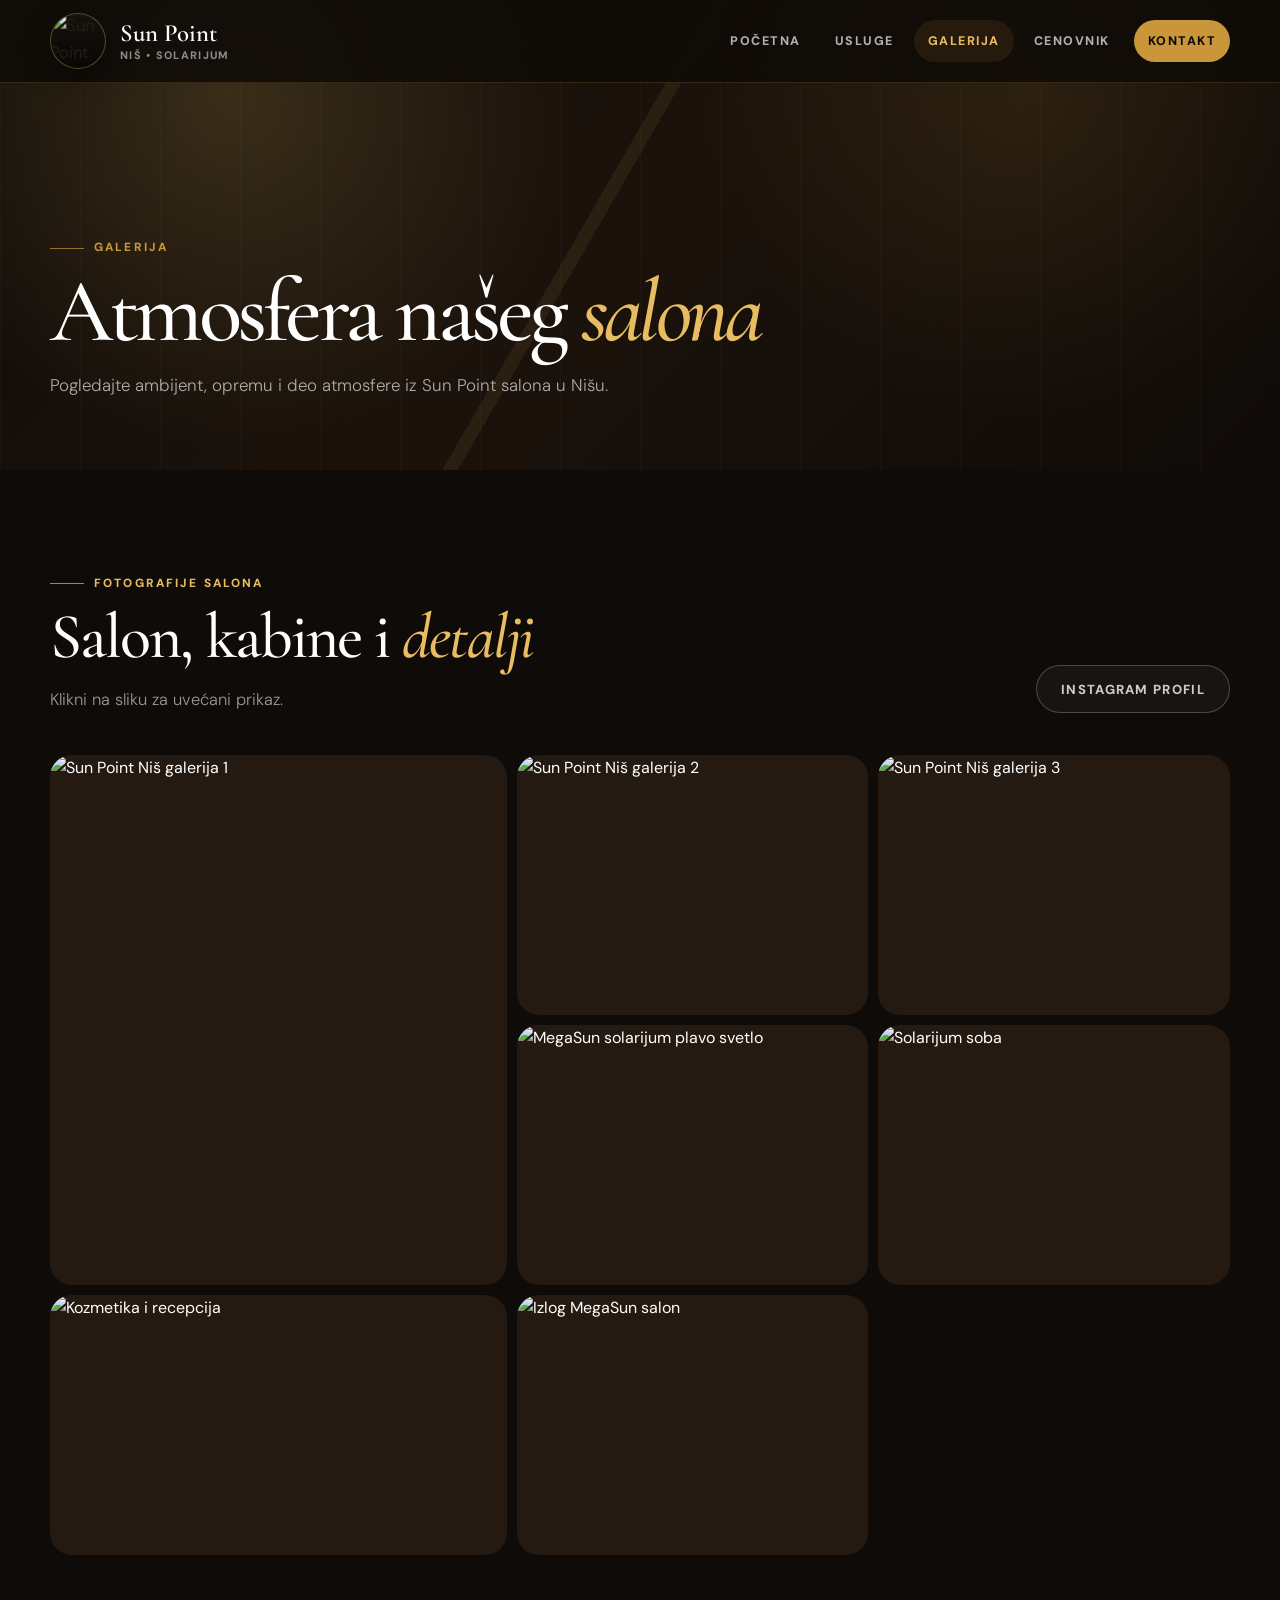
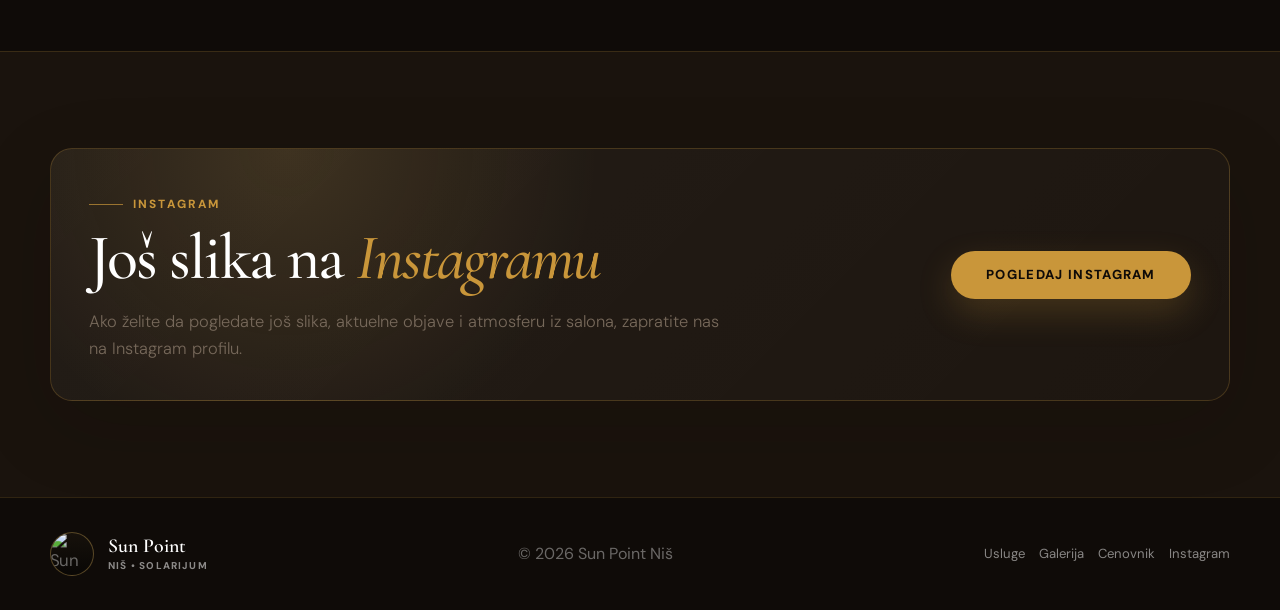
==== galerija.html @ 4d9d0200 "Add files via upload" ====
<!doctype html>
<html lang="sr">
<head>
  <meta charset="utf-8">
  <meta name="viewport" content="width=device-width, initial-scale=1">
  <title>Galerija — Sun Point Niš</title>
  <meta name="description" content="Galerija Sun Point Niš: salon, oprema i atmosfera.">
  <link rel="preconnect" href="https://fonts.googleapis.com">
  <link rel="preconnect" href="https://fonts.gstatic.com" crossorigin>
  <link href="https://fonts.googleapis.com/css2?family=Cormorant+Garamond:ital,wght@0,400;0,500;0,600;0,700;1,500;1,600&family=DM+Sans:wght@300;400;500;700;800&display=swap" rel="stylesheet">
  <link rel="stylesheet" href="assets/css/style.css">
</head>
<body>
<a class="skip-link" href="#main">Preskoči na sadržaj</a>

<header class="site-header">
  <div class="container nav">
    <a class="brand" href="index.html" aria-label="Sun Point Niš početna">
      <span class="brand-mark"><img src="https://www.moja-delatnost.rs/Solarijum-Ni%C5%A1-%282%29.PNG.png?p=841ebdb80ac544bba5c02722c856400f&type=Logo" alt="Sun Point logo"></span>
      <span class="brand-text"><strong>Sun Point</strong><small>Niš • solarijum</small></span>
    </a>
    <ul class="nav-links" id="nav-links"><li><a class="" href="index.html">Početna</a></li><li><a class="" href="usluge.html">Usluge</a></li><li><a class="active" href="galerija.html">Galerija</a></li><li><a class="" href="cenovnik.html">Cenovnik</a></li><li><a class="nav-cta" href="kontakt.html">Kontakt</a></li></ul>
    <button class="nav-toggle" type="button" aria-label="Otvori meni" aria-controls="nav-links" aria-expanded="false" data-nav-toggle><span></span><span></span><span></span></button>
  </div>
</header>
<main id="main">

<section class="page-hero page-hero-pattern">
  <div class="container">
    <div class="eyebrow">Galerija</div>
    <h1>Atmosfera našeg <em>salona</em></h1>
    <p>Pogledajte ambijent, opremu i deo atmosfere iz Sun Point salona u Nišu.</p>
  </div>
</section>

<section class="section-pad section-dark">
  <div class="container">
    <div class="header-row">
      <div><div class="eyebrow">Fotografije salona</div><h2 class="section-title">Salon, kabine i <em>detalji</em></h2><p class="section-sub">Klikni na sliku za uvećani prikaz.</p></div>
      <a class="btn btn-ghost" href="https://www.instagram.com/megasun.nis/" target="_blank" rel="noopener">Instagram profil</a>
    </div>
    <div class="gallery-unique gallery-more">
      <div class="gallery-tile tall" data-lightbox-src="https://www.moja-delatnost.rs/Solarijum%20Ni%C5%A1%20%284%29.PNG.png?p=7063279be57b466191b0a300502ccb73&type=Gallery"><img src="https://www.moja-delatnost.rs/Solarijum%20Ni%C5%A1%20%284%29.PNG.png?p=7063279be57b466191b0a300502ccb73&type=Gallery" alt="Sun Point Niš galerija 1" loading="lazy"></div>
      <div class="gallery-tile" data-lightbox-src="https://www.moja-delatnost.rs/Solarijum%20Ni%C5%A1%20%285%29.PNG.png?p=0d7bd06223584b638aead2c068d28034&type=Gallery"><img src="https://www.moja-delatnost.rs/Solarijum%20Ni%C5%A1%20%285%29.PNG.png?p=0d7bd06223584b638aead2c068d28034&type=Gallery" alt="Sun Point Niš galerija 2" loading="lazy"></div>
      <div class="gallery-tile" data-lightbox-src="https://www.moja-delatnost.rs/Solarijum%20Ni%C5%A1%20%287%29.PNG.png?p=5d86fb763f2047398631676ee3cf4201&type=Gallery"><img src="https://www.moja-delatnost.rs/Solarijum%20Ni%C5%A1%20%287%29.PNG.png?p=5d86fb763f2047398631676ee3cf4201&type=Gallery" alt="Sun Point Niš galerija 3" loading="lazy"></div>
      <div class="gallery-tile" data-lightbox-src="https://www.011info.com/uploads/Firma/2015/11/16/37842/3n.jpg"><img src="https://www.011info.com/uploads/Firma/2015/11/16/37842/3n.jpg" alt="MegaSun solarijum plavo svetlo" loading="lazy"></div>
      <div class="gallery-tile" data-lightbox-src="https://cdn.navidiku.rs/firme/proizvodgalerija3/galerija104322/studio-za-suncanje-zemun-fd38b9-c06d8a6f-1.jpg"><img src="https://cdn.navidiku.rs/firme/proizvodgalerija3/galerija104322/studio-za-suncanje-zemun-fd38b9-c06d8a6f-1.jpg" alt="Solarijum soba" loading="lazy"></div>
      <div class="gallery-tile" data-lightbox-src="https://cdn.navidiku.rs/firme/proizvodgalerija3/galerija104322/studio-za-suncanje-zemun-fd38b9-121f6cb0-1.jpg"><img src="https://cdn.navidiku.rs/firme/proizvodgalerija3/galerija104322/studio-za-suncanje-zemun-fd38b9-121f6cb0-1.jpg" alt="Kozmetika i recepcija" loading="lazy"></div>
      <div class="gallery-tile" data-lightbox-src="https://cdn.navidiku.rs/firme/proizvodgalerija3/galerija104322/studio-za-suncanje-zemun-fd38b9.jpg"><img src="https://cdn.navidiku.rs/firme/proizvodgalerija3/galerija104322/studio-za-suncanje-zemun-fd38b9.jpg" alt="Izlog MegaSun salon" loading="lazy"></div>
    </div>
  </div>
</section>

<section class="section-pad instagram-clean" style="background:var(--dark-2);color:var(--white)">
  <div class="container">
    <div class="ig-clean-card single-ig">
      <div>
        <div class="eyebrow">Instagram</div>
        <h2 class="section-title" style="color:var(--white)">Još slika na <em>Instagramu</em></h2>
        <p class="section-sub">Ako želite da pogledate još slika, aktuelne objave i atmosferu iz salona, zapratite nas na Instagram profilu.</p>
      </div>
      <div class="ig-clean-actions">
        <a class="btn btn-primary" href="https://www.instagram.com/megasun.nis/" target="_blank" rel="noopener">Pogledaj Instagram</a>
      </div>
    </div>
  </div>
</section>
<div class="lightbox" aria-hidden="true" data-lightbox><button class="lightbox-close" type="button" aria-label="Zatvori" data-lightbox-close>×</button><img src="" alt="Uvećana slika" data-lightbox-img></div>

</main>

<footer class="site-footer">
  <div class="container footer-inner">
    <a class="footer-brand" href="index.html" aria-label="Sun Point Niš početna">
      <span class="brand-mark small"><img src="https://www.moja-delatnost.rs/Solarijum-Ni%C5%A1-%282%29.PNG.png?p=841ebdb80ac544bba5c02722c856400f&type=Logo" alt="Sun Point logo"></span>
      <span class="brand-text"><strong>Sun Point</strong><small>Niš • solarijum</small></span>
    </a>
    <div>© <span data-year>2026</span> Sun Point Niš</div>
    <div class="footer-links">
      <a href="usluge.html">Usluge</a>
      <a href="galerija.html">Galerija</a>
      <a href="cenovnik.html">Cenovnik</a>
      <a href="https://www.instagram.com/megasun.nis/" target="_blank" rel="noopener">Instagram</a>
    </div>
  </div>
</footer>
<script src="assets/js/main.js"></script>
</body>
</html>
---- assets/css/style.css ----
:root{--dark:#0f0b08;--dark-2:#1a130d;--dark-3:#251a11;--bronze:#c9963a;--bronze-2:#e8bd62;--bronze-3:#8b6520;--cream:#fbf6ee;--sand:#f1e5d0;--white:#fff;--text:#241d17;--muted:#76685a;--line:rgba(201,150,58,.24);--shadow:0 24px 80px rgba(18,11,5,.16);--radius:22px;--max:1180px}
*{box-sizing:border-box}html{scroll-behavior:smooth}body{margin:0;font-family:'DM Sans',system-ui,-apple-system,Segoe UI,sans-serif;background:var(--cream);color:var(--text);line-height:1.65;overflow-x:hidden}img{max-width:100%;display:block}a{color:inherit}.container{width:min(var(--max),calc(100% - 40px));margin-inline:auto}.muted{color:var(--muted)!important;font-weight:300!important}.eyebrow{display:inline-flex;gap:10px;align-items:center;color:var(--bronze);font-size:.74rem;font-weight:800;letter-spacing:.18em;text-transform:uppercase}.eyebrow:before{content:"";width:34px;height:1px;background:currentColor;opacity:.7}.section-title{font-family:'Cormorant Garamond',Georgia,serif;font-weight:500;line-height:1.04;font-size:clamp(2.35rem,5vw,4.2rem);letter-spacing:-.03em;margin:.65rem 0 1rem}.section-title em{font-style:italic;color:var(--bronze)}.section-sub{max-width:640px;color:var(--muted);font-weight:300;font-size:1.03rem;margin:0}.section-pad{padding:96px 0}.section-dark{background:var(--dark);color:var(--white)}.section-dark .section-sub{color:rgba(255,255,255,.58)}.section-dark .eyebrow{color:var(--bronze-2)}.section-dark .section-title em{color:var(--bronze-2)}
.skip-link{position:absolute;left:-999px}.skip-link:focus{left:16px;top:16px;z-index:9999;background:var(--bronze);color:var(--dark);padding:10px 14px;border-radius:999px;text-decoration:none}
.site-header{position:fixed;inset:0 0 auto 0;z-index:50;background:rgba(15,11,8,.86);backdrop-filter:blur(18px);-webkit-backdrop-filter:blur(18px);border-bottom:1px solid rgba(201,150,58,.2)}.nav{height:82px;display:flex;align-items:center;justify-content:space-between;gap:24px}.brand,.footer-brand{display:flex;align-items:center;gap:14px;text-decoration:none}.brand-mark{width:56px;height:56px;border-radius:50%;overflow:hidden;display:grid;place-items:center;background:linear-gradient(180deg,#16110b,#090705);border:1px solid rgba(232,189,98,.34);box-shadow:0 10px 28px rgba(0,0,0,.34);flex:0 0 auto}.brand-mark.small{width:44px;height:44px;box-shadow:none}.brand-mark img{width:100%;height:100%;object-fit:cover;transform:scale(1.05)}.brand-text{display:flex;flex-direction:column;line-height:1}.brand-text strong{font-family:'Cormorant Garamond',Georgia,serif;font-size:1.55rem;font-weight:600;color:var(--white)}.brand-text small{margin-top:5px;font-size:.68rem;letter-spacing:.12em;text-transform:uppercase;color:rgba(255,255,255,.52);font-weight:800;white-space:nowrap}.footer-brand .brand-text strong{font-size:1.24rem}.footer-brand .brand-text small{font-size:.62rem}
.nav-links{display:flex;align-items:center;gap:6px;list-style:none;margin:0;padding:0}.nav-links a{display:inline-flex;align-items:center;justify-content:center;min-height:42px;padding:0 14px;text-decoration:none;color:rgba(255,255,255,.68);font-size:.78rem;font-weight:800;letter-spacing:.12em;text-transform:uppercase;border-radius:999px;transition:.22s}.nav-links a:hover,.nav-links a.active{color:var(--bronze-2);background:rgba(201,150,58,.1)}.nav-links .nav-cta{background:var(--bronze);color:var(--dark);margin-left:4px}.nav-links .nav-cta:hover,.nav-links .nav-cta.active{background:var(--bronze-2);color:var(--dark)}.nav-toggle{display:none;width:46px;height:46px;align-items:center;justify-content:center;flex-direction:column;gap:6px;border:1px solid rgba(255,255,255,.16);background:rgba(255,255,255,.03);border-radius:999px;cursor:pointer}.nav-toggle span{width:22px;height:2px;background:var(--white);border-radius:2px;transition:.22s}.nav-open .nav-toggle span:nth-child(1){transform:translateY(8px) rotate(45deg)}.nav-open .nav-toggle span:nth-child(2){opacity:0}.nav-open .nav-toggle span:nth-child(3){transform:translateY(-8px) rotate(-45deg)}
.btn{display:inline-flex;align-items:center;justify-content:center;gap:10px;min-height:48px;padding:0 24px;border-radius:999px;text-decoration:none;font-size:.82rem;font-weight:800;letter-spacing:.1em;text-transform:uppercase;transition:.22s;border:1px solid transparent;white-space:nowrap}.btn-primary{background:var(--bronze);color:var(--dark);box-shadow:0 14px 34px rgba(201,150,58,.22)}.btn-primary:hover{background:var(--bronze-2);transform:translateY(-2px)}.btn-dark{background:var(--dark);color:var(--white)}.btn-dark:hover{background:var(--dark-2);transform:translateY(-2px)}.btn-ghost{border-color:rgba(255,255,255,.22);color:rgba(255,255,255,.78);background:rgba(255,255,255,.04)}.btn-ghost:hover{border-color:var(--bronze-2);color:var(--bronze-2);transform:translateY(-2px)}.btn-light{background:var(--white);color:var(--dark);box-shadow:0 14px 34px rgba(0,0,0,.08)}
.hero{min-height:100svh;position:relative;display:flex;align-items:flex-end;color:var(--white);overflow:hidden;background:var(--dark)}.hero-bg{position:absolute;inset:0}.hero-bg img{width:100%;height:100%;object-fit:cover;object-position:center}.hero:after{content:"";position:absolute;inset:0;background:linear-gradient(90deg,rgba(15,11,8,.9),rgba(15,11,8,.48) 50%,rgba(15,11,8,.18)),linear-gradient(0deg,rgba(15,11,8,.95),rgba(15,11,8,.18))}.hero-content{position:relative;z-index:1;padding:150px 0 78px}.hero h1{font-family:'Cormorant Garamond',Georgia,serif;font-weight:500;line-height:.95;letter-spacing:-.055em;font-size:clamp(4rem,9vw,8.6rem);margin:.7rem 0 1.2rem;max-width:890px}.hero h1 em{font-style:italic;color:var(--bronze-2)}.hero p{max-width:560px;color:rgba(255,255,255,.7);font-weight:300;font-size:1.12rem;margin:0 0 2.1rem}.hero-actions{display:flex;gap:12px;flex-wrap:wrap}.hero-card{position:absolute;right:clamp(20px,6vw,80px);bottom:44px;z-index:2;width:min(360px,calc(100% - 40px));padding:22px;border:1px solid rgba(201,150,58,.25);background:rgba(15,11,8,.62);backdrop-filter:blur(18px);border-radius:var(--radius);box-shadow:var(--shadow)}.hero-card strong{font-family:'Cormorant Garamond',Georgia,serif;font-size:1.55rem;color:var(--bronze-2)}.hero-card p{font-size:.93rem;margin:.35rem 0 1rem;color:rgba(255,255,255,.55)}.hero-card-row{display:flex;justify-content:space-between;gap:16px;padding-top:12px;border-top:1px solid rgba(255,255,255,.1);color:rgba(255,255,255,.7);font-size:.86rem}.hero-card-row b{color:var(--white)}
.page-hero{min-height:470px;position:relative;display:flex;align-items:flex-end;color:var(--white);background:var(--dark);overflow:hidden}.page-hero .container{position:relative;z-index:1;padding:146px 0 70px}.page-hero h1{font-family:'Cormorant Garamond',Georgia,serif;font-size:clamp(3.2rem,7vw,6.6rem);font-weight:500;line-height:.98;letter-spacing:-.05em;margin:.65rem 0 1rem}.page-hero h1 em{font-style:italic;color:var(--bronze-2)}.page-hero p{max-width:580px;color:rgba(255,255,255,.64);font-weight:300;font-size:1.06rem;margin:0}.page-hero-pattern{background:radial-gradient(circle at 18% 20%,rgba(232,189,98,.18),transparent 32%),radial-gradient(circle at 80% 20%,rgba(201,150,58,.12),transparent 30%),linear-gradient(135deg,#0f0b08,#1b120b 48%,#0f0b08)}.page-hero-pattern:before{content:"";position:absolute;inset:0;background:linear-gradient(120deg,transparent 0 46%,rgba(232,189,98,.08) 46% 47%,transparent 47%),repeating-linear-gradient(90deg,rgba(255,255,255,.025) 0 1px,transparent 1px 80px)}
.split{display:grid;grid-template-columns:1fr 1fr;min-height:600px}.split-art{display:grid;place-items:center;min-height:440px;background:radial-gradient(circle,rgba(232,189,98,.22),transparent 58%),linear-gradient(135deg,var(--dark-3),var(--dark))}.split-art span{font-family:'Cormorant Garamond',Georgia,serif;font-size:clamp(6rem,18vw,14rem);color:rgba(232,189,98,.18);font-weight:700;letter-spacing:-.08em}.split-content{display:flex;align-items:center;padding:70px clamp(28px,6vw,80px)}.stat-row{display:grid;grid-template-columns:repeat(3,1fr);gap:18px;margin-top:34px;padding-top:28px;border-top:1px solid rgba(201,150,58,.22)}.stat strong{display:block;font-family:'Cormorant Garamond',Georgia,serif;font-size:2rem;line-height:1;color:var(--bronze-2)}.stat span{display:block;color:rgba(255,255,255,.45);font-size:.76rem;letter-spacing:.1em;text-transform:uppercase;margin-top:8px}
.header-row{display:flex;justify-content:space-between;align-items:flex-end;gap:30px;margin-bottom:42px}.card-grid,.feature-grid,.product-grid,.packages{display:grid;gap:2px;background:rgba(0,0,0,.06);border-radius:var(--radius);overflow:hidden;box-shadow:var(--shadow)}.card-grid{grid-template-columns:repeat(3,1fr)}.feature-grid,.product-grid{grid-template-columns:repeat(4,1fr)}.card,.feature,.product,.package{background:var(--white);padding:30px;position:relative;overflow:hidden}.num{position:absolute;right:22px;top:18px;font-family:'Cormorant Garamond',Georgia,serif;font-size:4.2rem;line-height:1;color:rgba(201,150,58,.13);font-weight:800}.service-icon,.feature-icon{width:54px;height:54px;border-radius:50%;display:grid;place-items:center;background:#fbf0da;border:1px solid rgba(201,150,58,.2);font-size:1.45rem;margin-bottom:20px}.card h3,.feature h3,.product h3{font-family:'Cormorant Garamond',Georgia,serif;font-size:1.5rem;line-height:1.1;margin:0 0 10px}.card p,.feature p,.product p{color:var(--muted);font-weight:300;margin:0}.mini-link{display:inline-flex;align-items:center;gap:8px;margin-top:22px;text-decoration:none;color:var(--bronze-3);font-size:.78rem;font-weight:800;letter-spacing:.1em;text-transform:uppercase}.mini-link:hover{gap:12px}
.preview-grid{display:grid;grid-template-columns:repeat(3,1fr);gap:16px}.preview-card{min-height:180px;border-radius:var(--radius);padding:26px;text-decoration:none;border:1px solid rgba(201,150,58,.24);background:radial-gradient(circle at 20% 0%,rgba(232,189,98,.12),transparent 36%),linear-gradient(135deg,rgba(255,255,255,.06),rgba(255,255,255,.02));display:flex;flex-direction:column;justify-content:flex-end;transition:.22s}.preview-card:hover{transform:translateY(-3px);border-color:rgba(232,189,98,.55)}.preview-card b{font-family:'Cormorant Garamond',Georgia,serif;font-size:1.7rem;color:var(--white)}.preview-card span{color:rgba(255,255,255,.55)}
.service-row{display:grid;grid-template-columns:1fr;gap:18px}.service-panel{display:grid;grid-template-columns:1fr 1fr;background:var(--white);border-radius:var(--radius);overflow:hidden;box-shadow:var(--shadow)}.service-panel img{width:100%;height:100%;min-height:390px;object-fit:cover}.service-copy{padding:44px;display:flex;flex-direction:column;justify-content:center}.badge{width:max-content;background:#fbf0da;color:var(--bronze-3);border:1px solid rgba(201,150,58,.23);border-radius:999px;padding:6px 12px;font-size:.7rem;text-transform:uppercase;font-weight:800;letter-spacing:.12em;margin-bottom:16px}.service-copy h2{font-family:'Cormorant Garamond',Georgia,serif;font-size:2rem;line-height:1.05;margin:0 0 12px}.service-copy p{color:var(--muted);font-weight:300;margin:0}.chips{display:flex;flex-wrap:wrap;gap:8px;margin-top:20px}.chip{border:1px solid rgba(0,0,0,.08);background:var(--cream);border-radius:999px;padding:7px 11px;font-size:.78rem;color:#44382d}.product small{display:block;margin:12px 0 4px;color:var(--bronze);letter-spacing:.12em;text-transform:uppercase;font-weight:800;font-size:.68rem}.product .emoji{font-size:2rem}
.gallery-unique{display:grid;grid-template-columns:1.2fr 1fr;grid-template-rows:260px 260px;gap:10px}.gallery-tile{position:relative;overflow:hidden;background:var(--dark-3);cursor:pointer;border-radius:var(--radius)}.gallery-tile.tall{grid-row:span 2}.gallery-tile img{width:100%;height:100%;object-fit:cover;transition:.55s}.gallery-tile:hover img{transform:scale(1.06)}.gallery-tile:after{content:"+";position:absolute;inset:0;display:grid;place-items:center;color:rgba(255,255,255,0);font-size:2.3rem;background:rgba(201,150,58,0);transition:.22s}.gallery-tile:hover:after{color:rgba(255,255,255,.8);background:rgba(201,150,58,.14)}.lightbox{position:fixed;inset:0;z-index:100;display:none;align-items:center;justify-content:center;background:rgba(0,0,0,.92);padding:22px}.lightbox.open{display:flex}.lightbox img{max-width:min(1100px,96vw);max-height:86vh;border-radius:18px;box-shadow:0 30px 90px rgba(0,0,0,.45)}.lightbox-close{position:absolute;right:24px;top:18px;width:48px;height:48px;border-radius:50%;border:1px solid rgba(255,255,255,.2);background:rgba(255,255,255,.06);color:var(--white);font-size:28px;cursor:pointer}
.instagram-clean{border-top:1px solid rgba(201,150,58,.18)}.ig-clean-card{display:grid;grid-template-columns:1.2fr .8fr;gap:28px;align-items:center;padding:38px;border-radius:var(--radius);border:1px solid rgba(201,150,58,.24);background:radial-gradient(circle at 20% 0%,rgba(232,189,98,.14),transparent 32%),linear-gradient(135deg,rgba(255,255,255,.045),rgba(255,255,255,.015));box-shadow:var(--shadow)}.ig-clean-actions{display:grid;gap:10px}.ig-clean-actions .btn{width:100%}
.price-wrap{display:grid;gap:28px}.price-card{background:var(--white);border-radius:var(--radius);padding:34px;box-shadow:var(--shadow);border:1px solid rgba(0,0,0,.04)}.price-head{display:flex;gap:14px;align-items:center;padding-bottom:18px;margin-bottom:10px;border-bottom:2px solid var(--bronze)}.price-head span{font-size:1.7rem}.price-head h2{font-family:'Cormorant Garamond',Georgia,serif;font-size:1.8rem;margin:0;line-height:1.1}.price-head p{margin:3px 0 0;color:var(--muted);font-weight:300;font-size:.92rem}.price-table{width:100%;border-collapse:collapse}.price-table th{text-align:left;color:var(--muted);font-size:.72rem;letter-spacing:.12em;text-transform:uppercase;font-weight:800;padding:12px 0;border-bottom:1px solid rgba(0,0,0,.08)}.price-table th:last-child,.price-table td:last-child{text-align:right}.price-table td{padding:16px 0;border-bottom:1px solid rgba(0,0,0,.06)}.price-table tr:last-child td{border-bottom:0}.price-table td:nth-child(2){color:var(--muted);font-weight:300}.price-table td:last-child{font-family:'Cormorant Garamond',Georgia,serif;font-size:1.35rem;font-weight:700;color:var(--bronze-3)}.note{border:1px solid rgba(201,150,58,.25);background:#fbf0da;border-radius:var(--radius);padding:22px;color:var(--bronze-3);font-weight:300}.packages{grid-template-columns:repeat(3,1fr)}.package.featured{background:var(--dark);color:var(--white)}.package-label{color:var(--bronze);font-size:.7rem;letter-spacing:.14em;text-transform:uppercase;font-weight:800}.package h3{font-family:'Cormorant Garamond',Georgia,serif;font-size:1.8rem;margin:8px 0}.package-price{font-family:'Cormorant Garamond',Georgia,serif;font-size:3rem;line-height:1;color:var(--bronze);font-weight:800;margin:18px 0}.package-price span{font-family:'DM Sans',sans-serif;font-size:.95rem;color:var(--muted);font-weight:400}.package.featured .package-price span{color:rgba(255,255,255,.4)}.package ul{padding:0;margin:0;list-style:none}.package li{padding:9px 0;border-bottom:1px solid rgba(0,0,0,.06);color:var(--muted);font-weight:300;font-size:.92rem}.package.featured li{border-color:rgba(255,255,255,.08);color:rgba(255,255,255,.55)}.package li:before{content:"✓";color:var(--bronze);margin-right:8px;font-weight:900}
.contact-grid{display:grid;grid-template-columns:1fr 1fr;gap:2px;background:rgba(0,0,0,.06);border-radius:var(--radius);overflow:hidden;box-shadow:var(--shadow)}.contact-card{background:var(--white);padding:44px}.contact-card.dark{background:var(--dark);color:var(--white)}.contact-card h2{font-family:'Cormorant Garamond',Georgia,serif;font-size:2.2rem;line-height:1.05;margin:0 0 28px}.contact-item{display:flex;gap:16px;align-items:flex-start;padding:18px 0;border-bottom:1px solid rgba(0,0,0,.06)}.contact-card.dark .contact-item{border-bottom-color:rgba(255,255,255,.08)}.contact-icon{width:48px;height:48px;border-radius:50%;display:grid;place-items:center;background:#fbf0da;border:1px solid rgba(201,150,58,.22);flex:0 0 auto}.contact-card.dark .contact-icon{background:rgba(201,150,58,.14)}.contact-item h4{margin:0 0 4px;color:var(--muted);font-size:.72rem;letter-spacing:.12em;text-transform:uppercase}.contact-card.dark .contact-item h4{color:rgba(255,255,255,.38)}.contact-item p,.contact-item a{margin:0;text-decoration:none;font-weight:700}.contact-card.dark .contact-item p,.contact-card.dark .contact-item a{color:var(--white)}.hours-row{display:flex;justify-content:space-between;gap:18px;padding:17px 0;border-bottom:1px solid rgba(255,255,255,.08);color:rgba(255,255,255,.58)}.hours-row b{color:var(--white)}.open-badge{display:inline-flex;align-items:center;gap:8px;background:rgba(201,150,58,.14);border:1px solid rgba(201,150,58,.32);color:var(--bronze-2);border-radius:999px;padding:8px 13px;font-size:.75rem;font-weight:800;letter-spacing:.09em;text-transform:uppercase;margin-top:22px}.open-badge:before{content:"";width:7px;height:7px;border-radius:50%;background:var(--bronze-2);box-shadow:0 0 0 6px rgba(232,189,98,.12)}.map-box{margin-top:38px;border-radius:var(--radius);overflow:hidden;border:1px solid rgba(0,0,0,.08);box-shadow:var(--shadow);height:410px;background:#ddd}.map-box iframe{width:100%;height:100%;border:0}.map-actions{display:flex;gap:12px;flex-wrap:wrap;margin-top:22px}
.cta{padding:82px 0;background:linear-gradient(135deg,var(--bronze-3),var(--bronze),var(--bronze-2));text-align:center;color:var(--dark);position:relative;overflow:hidden}.cta h2{font-family:'Cormorant Garamond',Georgia,serif;font-size:clamp(2.3rem,5vw,4rem);line-height:1;margin:0 0 10px}.cta p{margin:0 0 26px;color:rgba(15,11,8,.66);font-weight:400}.why-section{background:var(--sand)}
.site-footer{background:var(--dark);color:rgba(255,255,255,.38);padding:34px 0;border-top:1px solid rgba(201,150,58,.18)}.footer-inner{display:flex;align-items:center;justify-content:space-between;gap:24px;flex-wrap:wrap}.footer-links{display:flex;align-items:center;gap:14px;flex-wrap:wrap}.footer-links a{text-decoration:none;color:rgba(255,255,255,.5);font-size:.82rem}.footer-links a:hover{color:var(--bronze-2)}
@media(max-width:1000px){.hero-card{position:relative;right:auto;bottom:auto;margin:0 0 32px}.hero-content{padding-bottom:26px}.split,.contact-grid,.service-panel{grid-template-columns:1fr}.card-grid,.feature-grid,.product-grid,.packages{grid-template-columns:repeat(2,1fr)}.preview-grid{grid-template-columns:1fr}.gallery-unique{grid-template-columns:1fr;grid-template-rows:auto}.gallery-tile,.gallery-tile.tall{min-height:320px;grid-row:auto}.ig-clean-card{grid-template-columns:1fr}.service-panel img{min-height:310px}.service-copy{padding:34px}}
@media(max-width:820px){.nav{height:72px}.brand-mark{width:46px;height:46px}.brand-text strong{font-size:1.3rem}.brand-text small{font-size:.58rem}.nav-toggle{display:flex}.nav-links{position:absolute;top:100%;left:20px;right:20px;display:none;flex-direction:column;align-items:stretch;padding:16px;background:rgba(15,11,8,.96);border:1px solid rgba(201,150,58,.2);border-radius:20px;box-shadow:var(--shadow)}.nav-open .nav-links{display:flex}.nav-links a{justify-content:flex-start}.nav-links .nav-cta{margin-left:0}.section-pad{padding:70px 0}.header-row{align-items:flex-start;flex-direction:column}.hero h1{font-size:clamp(3.4rem,16vw,5.5rem)}.page-hero .container{padding-top:120px}.split-content{padding:54px 20px}.stat-row{grid-template-columns:1fr}.footer-inner{flex-direction:column;text-align:center}.contact-card,.price-card{padding:28px}.price-table{font-size:.92rem}}
@media(max-width:560px){.container{width:min(100% - 28px,var(--max))}.brand-text small{display:none}.hero-actions,.map-actions{flex-direction:column;align-items:stretch}.btn{width:100%}.card-grid,.feature-grid,.product-grid,.packages{grid-template-columns:1fr}.price-table th:nth-child(2),.price-table td:nth-child(2){display:none}.hours-row{font-size:.92rem}.section-title{font-size:clamp(2.15rem,13vw,3.2rem)}}
/* More-images version */
.photo-preview-grid{display:grid;grid-template-columns:repeat(3,1fr);gap:14px}
.photo-preview-card{position:relative;min-height:320px;border-radius:var(--radius);overflow:hidden;text-decoration:none;background:var(--dark-3);box-shadow:var(--shadow);border:1px solid rgba(201,150,58,.22)}
.photo-preview-card img{width:100%;height:100%;object-fit:cover;position:absolute;inset:0;transition:.5s ease}
.photo-preview-card:after{content:"";position:absolute;inset:0;background:linear-gradient(180deg,rgba(15,11,8,.08),rgba(15,11,8,.84))}
.photo-preview-card:hover img{transform:scale(1.06)}
.photo-preview-card span{position:absolute;left:22px;right:22px;bottom:22px;z-index:1;display:flex;flex-direction:column}
.photo-preview-card b{font-family:'Cormorant Garamond',Georgia,serif;font-size:1.7rem;color:var(--white);line-height:1}
.photo-preview-card small{color:rgba(255,255,255,.62);margin-top:7px}
.equipment-grid{display:grid;grid-template-columns:repeat(4,1fr);gap:12px}
.equipment-card{position:relative;min-height:330px;border-radius:var(--radius);overflow:hidden;background:var(--dark-3);border:1px solid rgba(201,150,58,.2);box-shadow:var(--shadow)}
.equipment-card img{width:100%;height:100%;object-fit:cover;position:absolute;inset:0;transition:.5s ease}
.equipment-card:after{content:"";position:absolute;inset:0;background:linear-gradient(180deg,rgba(15,11,8,.06),rgba(15,11,8,.82))}
.equipment-card:hover img{transform:scale(1.06)}
.equipment-card b{position:absolute;left:18px;bottom:18px;z-index:1;color:var(--white);font-family:'Cormorant Garamond',Georgia,serif;font-size:1.35rem}
.gallery-more{grid-template-columns:1.3fr 1fr 1fr;grid-template-rows:260px 260px 260px}
.gallery-more .gallery-tile.tall{grid-row:span 2}
.price-image-note{display:grid;grid-template-columns:1fr 290px;gap:18px;align-items:stretch}
.price-image-note img{width:100%;height:100%;max-height:360px;object-fit:cover;border-radius:var(--radius);box-shadow:var(--shadow);border:1px solid rgba(201,150,58,.24)}
.contact-photo-strip{display:grid;grid-template-columns:330px 1fr;gap:28px;align-items:center;margin-top:36px;padding:26px;border-radius:var(--radius);background:var(--white);box-shadow:var(--shadow);border:1px solid rgba(0,0,0,.06)}
.contact-photo-strip img{width:100%;height:230px;object-fit:cover;border-radius:18px;background:var(--dark)}
@media(max-width:1000px){.photo-preview-grid,.equipment-grid{grid-template-columns:repeat(2,1fr)}.gallery-more{grid-template-columns:1fr 1fr;grid-template-rows:auto}.price-image-note,.contact-photo-strip{grid-template-columns:1fr}}
@media(max-width:560px){.photo-preview-grid,.equipment-grid,.gallery-more{grid-template-columns:1fr}.photo-preview-card,.equipment-card{min-height:260px}}

.about-home .feature-grid{margin-top:18px}.hero-bg img{object-position:center 32%}.note{line-height:1.7}.contact-card .contact-item:first-of-type{padding-top:0}.contact-photo-strip .section-title{margin-top:8px}.hero{min-height:92svh}


/* Final polish */
.price-info-compact{
  display:flex;
  align-items:center;
  justify-content:space-between;
  gap:22px;
  padding:22px 26px;
  border-radius:var(--radius);
  background:linear-gradient(135deg,#fbf0da,#fff7eb);
  border:1px solid rgba(201,150,58,.28);
  box-shadow:0 14px 40px rgba(18,11,5,.08);
  color:var(--bronze-3);
}
.price-info-compact b{
  font-family:'Cormorant Garamond',Georgia,serif;
  font-size:1.55rem;
  line-height:1;
  color:var(--dark);
  white-space:nowrap;
}
.price-info-compact span{
  display:block;
  color:#66523a;
  font-weight:300;
  line-height:1.55;
}
.single-ig{
  grid-template-columns:1fr auto;
}
.single-ig .ig-clean-actions{
  min-width:240px;
}
@media(max-width:820px){
  .price-info-compact{
    flex-direction:column;
    align-items:flex-start;
  }
  .price-info-compact b{
    white-space:normal;
  }
  .single-ig{
    grid-template-columns:1fr;
  }
  .single-ig .ig-clean-actions{
    min-width:0;
  }
}
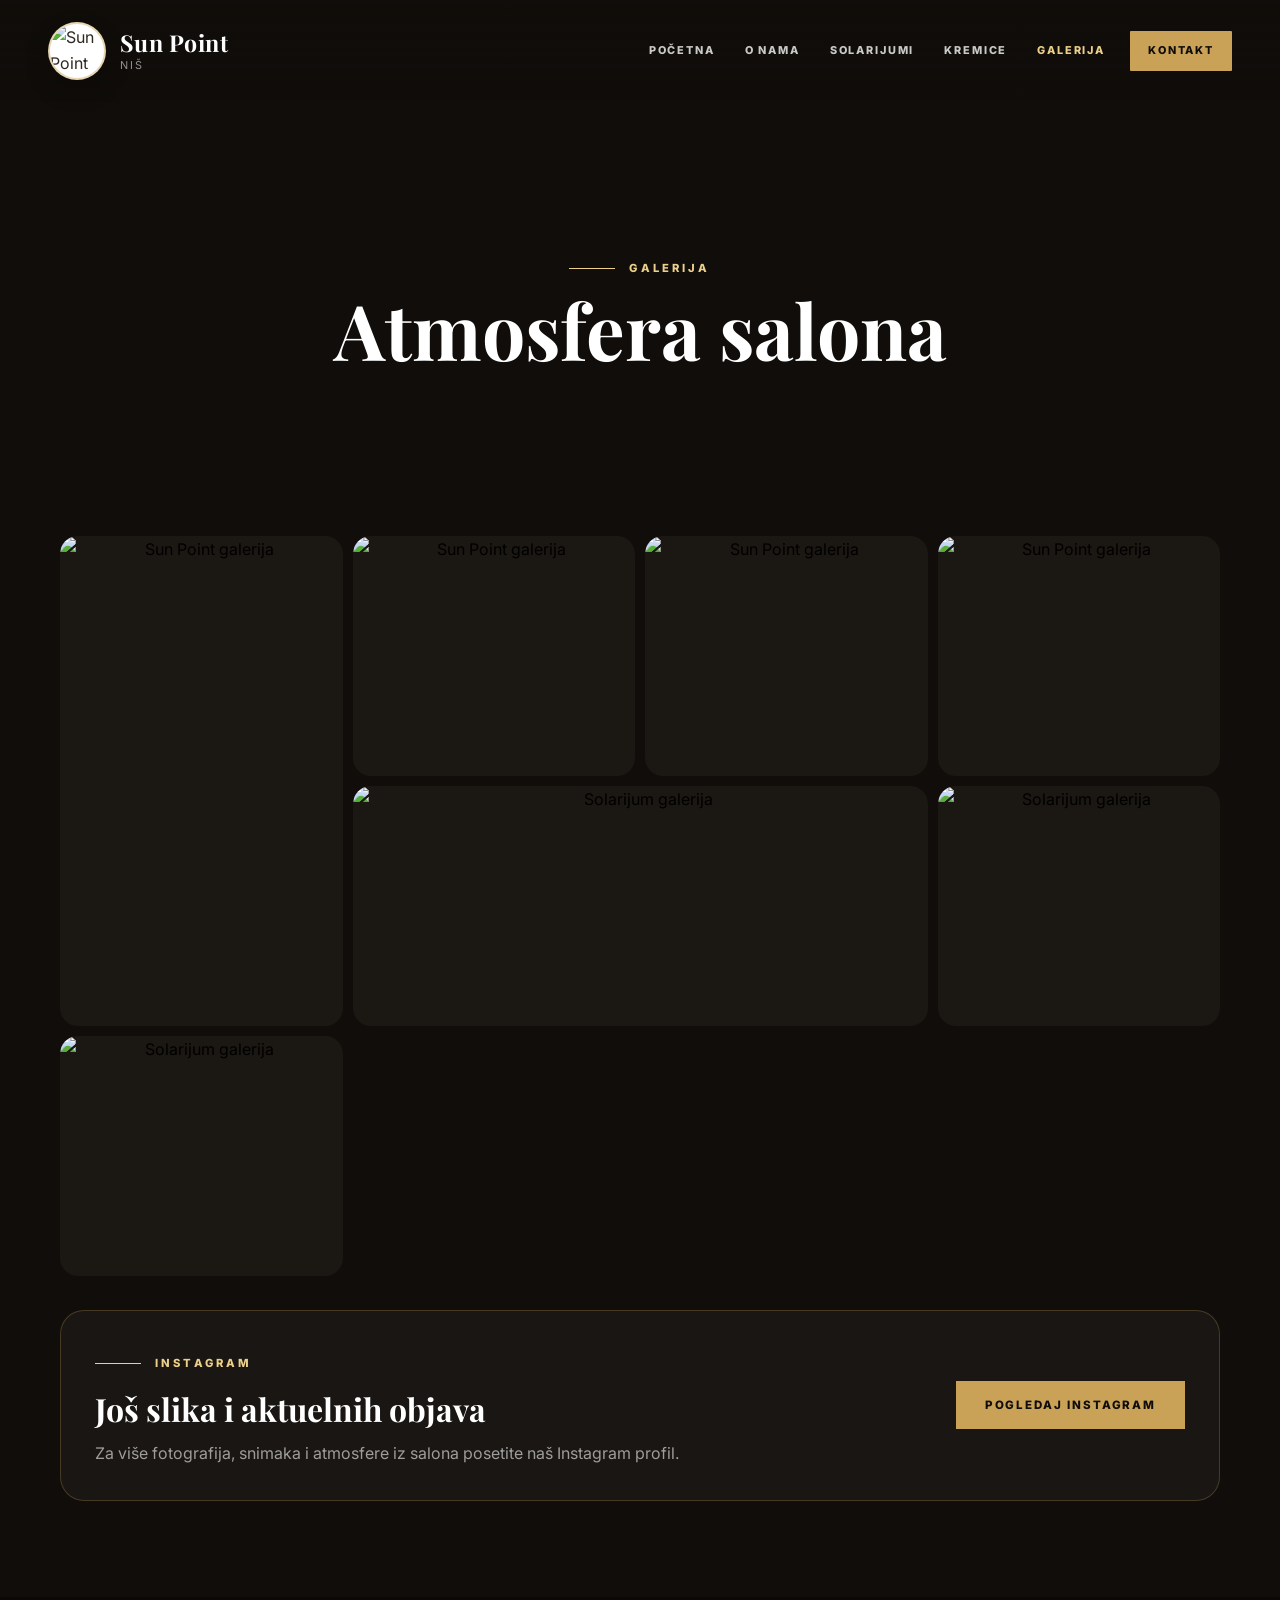
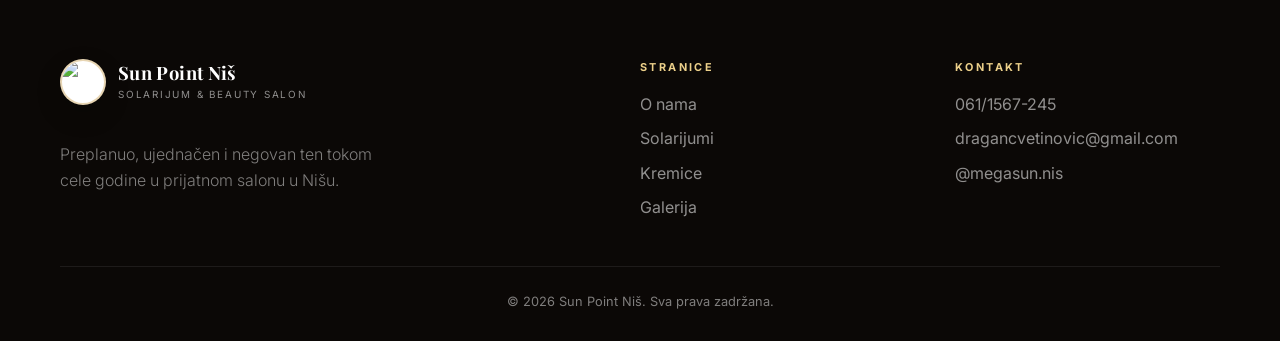
==== commit 808f7a1a: "Add files via upload" ====
--- a/galerija.html
+++ b/galerija.html
@@ -2,88 +2,91 @@
 <html lang="sr">
 <head>
   <meta charset="utf-8">
-  <meta name="viewport" content="width=device-width, initial-scale=1">
+  <meta name="viewport" content="width=device-width,initial-scale=1">
+  <meta name="theme-color" content="#0f0b08">
   <title>Galerija — Sun Point Niš</title>
-  <meta name="description" content="Galerija Sun Point Niš: salon, oprema i atmosfera.">
+  <meta name="description" content="Galerija Sun Point Niš solarijuma i atmosfere salona.">
   <link rel="preconnect" href="https://fonts.googleapis.com">
   <link rel="preconnect" href="https://fonts.gstatic.com" crossorigin>
-  <link href="https://fonts.googleapis.com/css2?family=Cormorant+Garamond:ital,wght@0,400;0,500;0,600;0,700;1,500;1,600&family=DM+Sans:wght@300;400;500;700;800&display=swap" rel="stylesheet">
+  <link href="https://fonts.googleapis.com/css2?family=Playfair+Display:wght@500;600;700&family=Inter:wght@300;400;500;600;700;800&display=swap" rel="stylesheet">
   <link rel="stylesheet" href="assets/css/style.css">
 </head>
 <body>
-<a class="skip-link" href="#main">Preskoči na sadržaj</a>
 
-<header class="site-header">
-  <div class="container nav">
-    <a class="brand" href="index.html" aria-label="Sun Point Niš početna">
-      <span class="brand-mark"><img src="https://www.moja-delatnost.rs/Solarijum-Ni%C5%A1-%282%29.PNG.png?p=841ebdb80ac544bba5c02722c856400f&type=Logo" alt="Sun Point logo"></span>
-      <span class="brand-text"><strong>Sun Point</strong><small>Niš • solarijum</small></span>
-    </a>
-    <ul class="nav-links" id="nav-links"><li><a class="" href="index.html">Početna</a></li><li><a class="" href="usluge.html">Usluge</a></li><li><a class="active" href="galerija.html">Galerija</a></li><li><a class="" href="cenovnik.html">Cenovnik</a></li><li><a class="nav-cta" href="kontakt.html">Kontakt</a></li></ul>
-    <button class="nav-toggle" type="button" aria-label="Otvori meni" aria-controls="nav-links" aria-expanded="false" data-nav-toggle><span></span><span></span><span></span></button>
-  </div>
+<header class="nav" data-nav>
+  <a class="brand" href="index.html" aria-label="Sun Point Niš početna">
+    <span class="brand-logo"><img src="https://www.moja-delatnost.rs/Solarijum-Ni%C5%A1-%282%29.PNG.png?p=841ebdb80ac544bba5c02722c856400f&type=Logo" alt="Sun Point Niš logo"></span>
+    <span class="brand-copy"><strong>Sun Point</strong><small>Niš</small></span>
+  </a>
+  <ul class="nav-links" id="navLinks"><li><a href="index.html" class="">Početna</a></li><li><a href="o-nama.html" class="">O nama</a></li><li><a href="solarijumi.html" class="">Solarijumi</a></li><li><a href="kremice.html" class="">Kremice</a></li><li><a href="galerija.html" class="active">Galerija</a></li><li><a href="kontakt.html" class="nav-cta">Kontakt</a></li></ul>
+  <button class="hamburger" type="button" aria-label="Otvori meni" aria-controls="navLinks" aria-expanded="false" data-menu>
+    <span></span><span></span><span></span>
+  </button>
 </header>
-<main id="main">
 
-<section class="page-hero page-hero-pattern">
-  <div class="container">
-    <div class="eyebrow">Galerija</div>
-    <h1>Atmosfera našeg <em>salona</em></h1>
-    <p>Pogledajte ambijent, opremu i deo atmosfere iz Sun Point salona u Nišu.</p>
+<main>
+
+<section class="page-hero">
+  <div class="page-hero-bg" style="background-image:url('https://www.moja-delatnost.rs/Solarijum%20Ni%C5%A1%20%287%29.PNG.png?p=5d86fb763f2047398631676ee3cf4201&type=Gallery')"></div>
+  <div class="page-hero-overlay"></div>
+  <div class="page-hero-content">
+    <span class="eyebrow">Galerija</span>
+    <h1>Atmosfera salona</h1>
   </div>
 </section>
 
-<section class="section-pad section-dark">
+<section class="section dark">
   <div class="container">
-    <div class="header-row">
-      <div><div class="eyebrow">Fotografije salona</div><h2 class="section-title">Salon, kabine i <em>detalji</em></h2><p class="section-sub">Klikni na sliku za uvećani prikaz.</p></div>
-      <a class="btn btn-ghost" href="https://www.instagram.com/megasun.nis/" target="_blank" rel="noopener">Instagram profil</a>
+    <div class="gallery-grid">
+      <button class="gallery-item tall" data-lightbox="https://www.moja-delatnost.rs/Solarijum%20Ni%C5%A1%20%283%29.PNG.png?p=680334a3313341acb8a72a603bc12554&type=Gallery"><img src="https://www.moja-delatnost.rs/Solarijum%20Ni%C5%A1%20%283%29.PNG.png?p=680334a3313341acb8a72a603bc12554&type=Gallery" alt="Sun Point galerija"></button>
+      <button class="gallery-item" data-lightbox="https://www.moja-delatnost.rs/Solarijum%20Ni%C5%A1%20%284%29.PNG.png?p=7063279be57b466191b0a300502ccb73&type=Gallery"><img src="https://www.moja-delatnost.rs/Solarijum%20Ni%C5%A1%20%284%29.PNG.png?p=7063279be57b466191b0a300502ccb73&type=Gallery" alt="Sun Point galerija"></button>
+      <button class="gallery-item" data-lightbox="https://www.moja-delatnost.rs/Solarijum%20Ni%C5%A1%20%285%29.PNG.png?p=0d7bd06223584b638aead2c068d28034&type=Gallery"><img src="https://www.moja-delatnost.rs/Solarijum%20Ni%C5%A1%20%285%29.PNG.png?p=0d7bd06223584b638aead2c068d28034&type=Gallery" alt="Sun Point galerija"></button>
+      <button class="gallery-item" data-lightbox="https://www.moja-delatnost.rs/Solarijum%20Ni%C5%A1%20%287%29.PNG.png?p=5d86fb763f2047398631676ee3cf4201&type=Gallery"><img src="https://www.moja-delatnost.rs/Solarijum%20Ni%C5%A1%20%287%29.PNG.png?p=5d86fb763f2047398631676ee3cf4201&type=Gallery" alt="Sun Point galerija"></button>
+      <button class="gallery-item wide" data-lightbox="https://www.011info.com/uploads/Firma/2015/11/16/37842/2n.jpg"><img src="https://www.011info.com/uploads/Firma/2015/11/16/37842/2n.jpg" alt="Solarijum galerija"></button>
+      <button class="gallery-item" data-lightbox="https://www.011info.com/uploads/Firma/2015/11/16/37842/4n.jpg"><img src="https://www.011info.com/uploads/Firma/2015/11/16/37842/4n.jpg" alt="Solarijum galerija"></button>
+      <button class="gallery-item" data-lightbox="https://cdn.navidiku.rs/firme/proizvodgalerija3/galerija104322/studio-za-suncanje-zemun-fd38b9-121f6cb0-1.jpg"><img src="https://cdn.navidiku.rs/firme/proizvodgalerija3/galerija104322/studio-za-suncanje-zemun-fd38b9-121f6cb0-1.jpg" alt="Solarijum galerija"></button>
     </div>
-    <div class="gallery-unique gallery-more">
-      <div class="gallery-tile tall" data-lightbox-src="https://www.moja-delatnost.rs/Solarijum%20Ni%C5%A1%20%284%29.PNG.png?p=7063279be57b466191b0a300502ccb73&type=Gallery"><img src="https://www.moja-delatnost.rs/Solarijum%20Ni%C5%A1%20%284%29.PNG.png?p=7063279be57b466191b0a300502ccb73&type=Gallery" alt="Sun Point Niš galerija 1" loading="lazy"></div>
-      <div class="gallery-tile" data-lightbox-src="https://www.moja-delatnost.rs/Solarijum%20Ni%C5%A1%20%285%29.PNG.png?p=0d7bd06223584b638aead2c068d28034&type=Gallery"><img src="https://www.moja-delatnost.rs/Solarijum%20Ni%C5%A1%20%285%29.PNG.png?p=0d7bd06223584b638aead2c068d28034&type=Gallery" alt="Sun Point Niš galerija 2" loading="lazy"></div>
-      <div class="gallery-tile" data-lightbox-src="https://www.moja-delatnost.rs/Solarijum%20Ni%C5%A1%20%287%29.PNG.png?p=5d86fb763f2047398631676ee3cf4201&type=Gallery"><img src="https://www.moja-delatnost.rs/Solarijum%20Ni%C5%A1%20%287%29.PNG.png?p=5d86fb763f2047398631676ee3cf4201&type=Gallery" alt="Sun Point Niš galerija 3" loading="lazy"></div>
-      <div class="gallery-tile" data-lightbox-src="https://www.011info.com/uploads/Firma/2015/11/16/37842/3n.jpg"><img src="https://www.011info.com/uploads/Firma/2015/11/16/37842/3n.jpg" alt="MegaSun solarijum plavo svetlo" loading="lazy"></div>
-      <div class="gallery-tile" data-lightbox-src="https://cdn.navidiku.rs/firme/proizvodgalerija3/galerija104322/studio-za-suncanje-zemun-fd38b9-c06d8a6f-1.jpg"><img src="https://cdn.navidiku.rs/firme/proizvodgalerija3/galerija104322/studio-za-suncanje-zemun-fd38b9-c06d8a6f-1.jpg" alt="Solarijum soba" loading="lazy"></div>
-      <div class="gallery-tile" data-lightbox-src="https://cdn.navidiku.rs/firme/proizvodgalerija3/galerija104322/studio-za-suncanje-zemun-fd38b9-121f6cb0-1.jpg"><img src="https://cdn.navidiku.rs/firme/proizvodgalerija3/galerija104322/studio-za-suncanje-zemun-fd38b9-121f6cb0-1.jpg" alt="Kozmetika i recepcija" loading="lazy"></div>
-      <div class="gallery-tile" data-lightbox-src="https://cdn.navidiku.rs/firme/proizvodgalerija3/galerija104322/studio-za-suncanje-zemun-fd38b9.jpg"><img src="https://cdn.navidiku.rs/firme/proizvodgalerija3/galerija104322/studio-za-suncanje-zemun-fd38b9.jpg" alt="Izlog MegaSun salon" loading="lazy"></div>
+    <div class="instagram-box">
+      <div>
+        <span class="eyebrow">Instagram</span>
+        <h2>Još slika i aktuelnih objava</h2>
+        <p>Za više fotografija, snimaka i atmosfere iz salona posetite naš Instagram profil.</p>
+      </div>
+      <a class="btn btn-gold" href="https://www.instagram.com/megasun.nis/" target="_blank" rel="noopener">Pogledaj Instagram</a>
     </div>
   </div>
 </section>
 
-<section class="section-pad instagram-clean" style="background:var(--dark-2);color:var(--white)">
-  <div class="container">
-    <div class="ig-clean-card single-ig">
-      <div>
-        <div class="eyebrow">Instagram</div>
-        <h2 class="section-title" style="color:var(--white)">Još slika na <em>Instagramu</em></h2>
-        <p class="section-sub">Ako želite da pogledate još slika, aktuelne objave i atmosferu iz salona, zapratite nas na Instagram profilu.</p>
-      </div>
-      <div class="ig-clean-actions">
-        <a class="btn btn-primary" href="https://www.instagram.com/megasun.nis/" target="_blank" rel="noopener">Pogledaj Instagram</a>
-      </div>
-    </div>
-  </div>
-</section>
-<div class="lightbox" aria-hidden="true" data-lightbox><button class="lightbox-close" type="button" aria-label="Zatvori" data-lightbox-close>×</button><img src="" alt="Uvećana slika" data-lightbox-img></div>
+<div class="lightbox" data-lightbox-root>
+  <button type="button" data-lightbox-close>×</button>
+  <img src="" alt="Uvećana slika" data-lightbox-img>
+</div>
 
 </main>
 
-<footer class="site-footer">
-  <div class="container footer-inner">
-    <a class="footer-brand" href="index.html" aria-label="Sun Point Niš početna">
-      <span class="brand-mark small"><img src="https://www.moja-delatnost.rs/Solarijum-Ni%C5%A1-%282%29.PNG.png?p=841ebdb80ac544bba5c02722c856400f&type=Logo" alt="Sun Point logo"></span>
-      <span class="brand-text"><strong>Sun Point</strong><small>Niš • solarijum</small></span>
-    </a>
-    <div>© <span data-year>2026</span> Sun Point Niš</div>
-    <div class="footer-links">
-      <a href="usluge.html">Usluge</a>
+<footer class="footer">
+  <div class="footer-inner">
+    <div>
+      <a class="footer-brand" href="index.html"><span class="brand-logo small"><img src="https://www.moja-delatnost.rs/Solarijum-Ni%C5%A1-%282%29.PNG.png?p=841ebdb80ac544bba5c02722c856400f&type=Logo" alt="Sun Point Niš logo"></span><span><strong>Sun Point Niš</strong><small>Solarijum & beauty salon</small></span></a>
+      <p>Preplanuo, ujednačen i negovan ten tokom cele godine u prijatnom salonu u Nišu.</p>
+    </div>
+    <div>
+      <h5>Stranice</h5>
+      <a href="o-nama.html">O nama</a>
+      <a href="solarijumi.html">Solarijumi</a>
+      <a href="kremice.html">Kremice</a>
       <a href="galerija.html">Galerija</a>
-      <a href="cenovnik.html">Cenovnik</a>
-      <a href="https://www.instagram.com/megasun.nis/" target="_blank" rel="noopener">Instagram</a>
+    </div>
+    <div>
+      <h5>Kontakt</h5>
+      <a href="tel:+381611567245">061/1567-245</a>
+      <a href="mailto:dragancvetinovic@gmail.com">dragancvetinovic@gmail.com</a>
+      <a href="https://www.instagram.com/megasun.nis/" target="_blank" rel="noopener">@megasun.nis</a>
     </div>
   </div>
+  <div class="footer-bottom">© <span data-year></span> Sun Point Niš. Sva prava zadržana.</div>
 </footer>
+
 <script src="assets/js/main.js"></script>
 </body>
 </html>
--- a/assets/css/style.css
+++ b/assets/css/style.css
@@ -1,95 +1,70 @@
-:root{--dark:#0f0b08;--dark-2:#1a130d;--dark-3:#251a11;--bronze:#c9963a;--bronze-2:#e8bd62;--bronze-3:#8b6520;--cream:#fbf6ee;--sand:#f1e5d0;--white:#fff;--text:#241d17;--muted:#76685a;--line:rgba(201,150,58,.24);--shadow:0 24px 80px rgba(18,11,5,.16);--radius:22px;--max:1180px}
-*{box-sizing:border-box}html{scroll-behavior:smooth}body{margin:0;font-family:'DM Sans',system-ui,-apple-system,Segoe UI,sans-serif;background:var(--cream);color:var(--text);line-height:1.65;overflow-x:hidden}img{max-width:100%;display:block}a{color:inherit}.container{width:min(var(--max),calc(100% - 40px));margin-inline:auto}.muted{color:var(--muted)!important;font-weight:300!important}.eyebrow{display:inline-flex;gap:10px;align-items:center;color:var(--bronze);font-size:.74rem;font-weight:800;letter-spacing:.18em;text-transform:uppercase}.eyebrow:before{content:"";width:34px;height:1px;background:currentColor;opacity:.7}.section-title{font-family:'Cormorant Garamond',Georgia,serif;font-weight:500;line-height:1.04;font-size:clamp(2.35rem,5vw,4.2rem);letter-spacing:-.03em;margin:.65rem 0 1rem}.section-title em{font-style:italic;color:var(--bronze)}.section-sub{max-width:640px;color:var(--muted);font-weight:300;font-size:1.03rem;margin:0}.section-pad{padding:96px 0}.section-dark{background:var(--dark);color:var(--white)}.section-dark .section-sub{color:rgba(255,255,255,.58)}.section-dark .eyebrow{color:var(--bronze-2)}.section-dark .section-title em{color:var(--bronze-2)}
-.skip-link{position:absolute;left:-999px}.skip-link:focus{left:16px;top:16px;z-index:9999;background:var(--bronze);color:var(--dark);padding:10px 14px;border-radius:999px;text-decoration:none}
-.site-header{position:fixed;inset:0 0 auto 0;z-index:50;background:rgba(15,11,8,.86);backdrop-filter:blur(18px);-webkit-backdrop-filter:blur(18px);border-bottom:1px solid rgba(201,150,58,.2)}.nav{height:82px;display:flex;align-items:center;justify-content:space-between;gap:24px}.brand,.footer-brand{display:flex;align-items:center;gap:14px;text-decoration:none}.brand-mark{width:56px;height:56px;border-radius:50%;overflow:hidden;display:grid;place-items:center;background:linear-gradient(180deg,#16110b,#090705);border:1px solid rgba(232,189,98,.34);box-shadow:0 10px 28px rgba(0,0,0,.34);flex:0 0 auto}.brand-mark.small{width:44px;height:44px;box-shadow:none}.brand-mark img{width:100%;height:100%;object-fit:cover;transform:scale(1.05)}.brand-text{display:flex;flex-direction:column;line-height:1}.brand-text strong{font-family:'Cormorant Garamond',Georgia,serif;font-size:1.55rem;font-weight:600;color:var(--white)}.brand-text small{margin-top:5px;font-size:.68rem;letter-spacing:.12em;text-transform:uppercase;color:rgba(255,255,255,.52);font-weight:800;white-space:nowrap}.footer-brand .brand-text strong{font-size:1.24rem}.footer-brand .brand-text small{font-size:.62rem}
-.nav-links{display:flex;align-items:center;gap:6px;list-style:none;margin:0;padding:0}.nav-links a{display:inline-flex;align-items:center;justify-content:center;min-height:42px;padding:0 14px;text-decoration:none;color:rgba(255,255,255,.68);font-size:.78rem;font-weight:800;letter-spacing:.12em;text-transform:uppercase;border-radius:999px;transition:.22s}.nav-links a:hover,.nav-links a.active{color:var(--bronze-2);background:rgba(201,150,58,.1)}.nav-links .nav-cta{background:var(--bronze);color:var(--dark);margin-left:4px}.nav-links .nav-cta:hover,.nav-links .nav-cta.active{background:var(--bronze-2);color:var(--dark)}.nav-toggle{display:none;width:46px;height:46px;align-items:center;justify-content:center;flex-direction:column;gap:6px;border:1px solid rgba(255,255,255,.16);background:rgba(255,255,255,.03);border-radius:999px;cursor:pointer}.nav-toggle span{width:22px;height:2px;background:var(--white);border-radius:2px;transition:.22s}.nav-open .nav-toggle span:nth-child(1){transform:translateY(8px) rotate(45deg)}.nav-open .nav-toggle span:nth-child(2){opacity:0}.nav-open .nav-toggle span:nth-child(3){transform:translateY(-8px) rotate(-45deg)}
-.btn{display:inline-flex;align-items:center;justify-content:center;gap:10px;min-height:48px;padding:0 24px;border-radius:999px;text-decoration:none;font-size:.82rem;font-weight:800;letter-spacing:.1em;text-transform:uppercase;transition:.22s;border:1px solid transparent;white-space:nowrap}.btn-primary{background:var(--bronze);color:var(--dark);box-shadow:0 14px 34px rgba(201,150,58,.22)}.btn-primary:hover{background:var(--bronze-2);transform:translateY(-2px)}.btn-dark{background:var(--dark);color:var(--white)}.btn-dark:hover{background:var(--dark-2);transform:translateY(-2px)}.btn-ghost{border-color:rgba(255,255,255,.22);color:rgba(255,255,255,.78);background:rgba(255,255,255,.04)}.btn-ghost:hover{border-color:var(--bronze-2);color:var(--bronze-2);transform:translateY(-2px)}.btn-light{background:var(--white);color:var(--dark);box-shadow:0 14px 34px rgba(0,0,0,.08)}
-.hero{min-height:100svh;position:relative;display:flex;align-items:flex-end;color:var(--white);overflow:hidden;background:var(--dark)}.hero-bg{position:absolute;inset:0}.hero-bg img{width:100%;height:100%;object-fit:cover;object-position:center}.hero:after{content:"";position:absolute;inset:0;background:linear-gradient(90deg,rgba(15,11,8,.9),rgba(15,11,8,.48) 50%,rgba(15,11,8,.18)),linear-gradient(0deg,rgba(15,11,8,.95),rgba(15,11,8,.18))}.hero-content{position:relative;z-index:1;padding:150px 0 78px}.hero h1{font-family:'Cormorant Garamond',Georgia,serif;font-weight:500;line-height:.95;letter-spacing:-.055em;font-size:clamp(4rem,9vw,8.6rem);margin:.7rem 0 1.2rem;max-width:890px}.hero h1 em{font-style:italic;color:var(--bronze-2)}.hero p{max-width:560px;color:rgba(255,255,255,.7);font-weight:300;font-size:1.12rem;margin:0 0 2.1rem}.hero-actions{display:flex;gap:12px;flex-wrap:wrap}.hero-card{position:absolute;right:clamp(20px,6vw,80px);bottom:44px;z-index:2;width:min(360px,calc(100% - 40px));padding:22px;border:1px solid rgba(201,150,58,.25);background:rgba(15,11,8,.62);backdrop-filter:blur(18px);border-radius:var(--radius);box-shadow:var(--shadow)}.hero-card strong{font-family:'Cormorant Garamond',Georgia,serif;font-size:1.55rem;color:var(--bronze-2)}.hero-card p{font-size:.93rem;margin:.35rem 0 1rem;color:rgba(255,255,255,.55)}.hero-card-row{display:flex;justify-content:space-between;gap:16px;padding-top:12px;border-top:1px solid rgba(255,255,255,.1);color:rgba(255,255,255,.7);font-size:.86rem}.hero-card-row b{color:var(--white)}
-.page-hero{min-height:470px;position:relative;display:flex;align-items:flex-end;color:var(--white);background:var(--dark);overflow:hidden}.page-hero .container{position:relative;z-index:1;padding:146px 0 70px}.page-hero h1{font-family:'Cormorant Garamond',Georgia,serif;font-size:clamp(3.2rem,7vw,6.6rem);font-weight:500;line-height:.98;letter-spacing:-.05em;margin:.65rem 0 1rem}.page-hero h1 em{font-style:italic;color:var(--bronze-2)}.page-hero p{max-width:580px;color:rgba(255,255,255,.64);font-weight:300;font-size:1.06rem;margin:0}.page-hero-pattern{background:radial-gradient(circle at 18% 20%,rgba(232,189,98,.18),transparent 32%),radial-gradient(circle at 80% 20%,rgba(201,150,58,.12),transparent 30%),linear-gradient(135deg,#0f0b08,#1b120b 48%,#0f0b08)}.page-hero-pattern:before{content:"";position:absolute;inset:0;background:linear-gradient(120deg,transparent 0 46%,rgba(232,189,98,.08) 46% 47%,transparent 47%),repeating-linear-gradient(90deg,rgba(255,255,255,.025) 0 1px,transparent 1px 80px)}
-.split{display:grid;grid-template-columns:1fr 1fr;min-height:600px}.split-art{display:grid;place-items:center;min-height:440px;background:radial-gradient(circle,rgba(232,189,98,.22),transparent 58%),linear-gradient(135deg,var(--dark-3),var(--dark))}.split-art span{font-family:'Cormorant Garamond',Georgia,serif;font-size:clamp(6rem,18vw,14rem);color:rgba(232,189,98,.18);font-weight:700;letter-spacing:-.08em}.split-content{display:flex;align-items:center;padding:70px clamp(28px,6vw,80px)}.stat-row{display:grid;grid-template-columns:repeat(3,1fr);gap:18px;margin-top:34px;padding-top:28px;border-top:1px solid rgba(201,150,58,.22)}.stat strong{display:block;font-family:'Cormorant Garamond',Georgia,serif;font-size:2rem;line-height:1;color:var(--bronze-2)}.stat span{display:block;color:rgba(255,255,255,.45);font-size:.76rem;letter-spacing:.1em;text-transform:uppercase;margin-top:8px}
-.header-row{display:flex;justify-content:space-between;align-items:flex-end;gap:30px;margin-bottom:42px}.card-grid,.feature-grid,.product-grid,.packages{display:grid;gap:2px;background:rgba(0,0,0,.06);border-radius:var(--radius);overflow:hidden;box-shadow:var(--shadow)}.card-grid{grid-template-columns:repeat(3,1fr)}.feature-grid,.product-grid{grid-template-columns:repeat(4,1fr)}.card,.feature,.product,.package{background:var(--white);padding:30px;position:relative;overflow:hidden}.num{position:absolute;right:22px;top:18px;font-family:'Cormorant Garamond',Georgia,serif;font-size:4.2rem;line-height:1;color:rgba(201,150,58,.13);font-weight:800}.service-icon,.feature-icon{width:54px;height:54px;border-radius:50%;display:grid;place-items:center;background:#fbf0da;border:1px solid rgba(201,150,58,.2);font-size:1.45rem;margin-bottom:20px}.card h3,.feature h3,.product h3{font-family:'Cormorant Garamond',Georgia,serif;font-size:1.5rem;line-height:1.1;margin:0 0 10px}.card p,.feature p,.product p{color:var(--muted);font-weight:300;margin:0}.mini-link{display:inline-flex;align-items:center;gap:8px;margin-top:22px;text-decoration:none;color:var(--bronze-3);font-size:.78rem;font-weight:800;letter-spacing:.1em;text-transform:uppercase}.mini-link:hover{gap:12px}
-.preview-grid{display:grid;grid-template-columns:repeat(3,1fr);gap:16px}.preview-card{min-height:180px;border-radius:var(--radius);padding:26px;text-decoration:none;border:1px solid rgba(201,150,58,.24);background:radial-gradient(circle at 20% 0%,rgba(232,189,98,.12),transparent 36%),linear-gradient(135deg,rgba(255,255,255,.06),rgba(255,255,255,.02));display:flex;flex-direction:column;justify-content:flex-end;transition:.22s}.preview-card:hover{transform:translateY(-3px);border-color:rgba(232,189,98,.55)}.preview-card b{font-family:'Cormorant Garamond',Georgia,serif;font-size:1.7rem;color:var(--white)}.preview-card span{color:rgba(255,255,255,.55)}
-.service-row{display:grid;grid-template-columns:1fr;gap:18px}.service-panel{display:grid;grid-template-columns:1fr 1fr;background:var(--white);border-radius:var(--radius);overflow:hidden;box-shadow:var(--shadow)}.service-panel img{width:100%;height:100%;min-height:390px;object-fit:cover}.service-copy{padding:44px;display:flex;flex-direction:column;justify-content:center}.badge{width:max-content;background:#fbf0da;color:var(--bronze-3);border:1px solid rgba(201,150,58,.23);border-radius:999px;padding:6px 12px;font-size:.7rem;text-transform:uppercase;font-weight:800;letter-spacing:.12em;margin-bottom:16px}.service-copy h2{font-family:'Cormorant Garamond',Georgia,serif;font-size:2rem;line-height:1.05;margin:0 0 12px}.service-copy p{color:var(--muted);font-weight:300;margin:0}.chips{display:flex;flex-wrap:wrap;gap:8px;margin-top:20px}.chip{border:1px solid rgba(0,0,0,.08);background:var(--cream);border-radius:999px;padding:7px 11px;font-size:.78rem;color:#44382d}.product small{display:block;margin:12px 0 4px;color:var(--bronze);letter-spacing:.12em;text-transform:uppercase;font-weight:800;font-size:.68rem}.product .emoji{font-size:2rem}
-.gallery-unique{display:grid;grid-template-columns:1.2fr 1fr;grid-template-rows:260px 260px;gap:10px}.gallery-tile{position:relative;overflow:hidden;background:var(--dark-3);cursor:pointer;border-radius:var(--radius)}.gallery-tile.tall{grid-row:span 2}.gallery-tile img{width:100%;height:100%;object-fit:cover;transition:.55s}.gallery-tile:hover img{transform:scale(1.06)}.gallery-tile:after{content:"+";position:absolute;inset:0;display:grid;place-items:center;color:rgba(255,255,255,0);font-size:2.3rem;background:rgba(201,150,58,0);transition:.22s}.gallery-tile:hover:after{color:rgba(255,255,255,.8);background:rgba(201,150,58,.14)}.lightbox{position:fixed;inset:0;z-index:100;display:none;align-items:center;justify-content:center;background:rgba(0,0,0,.92);padding:22px}.lightbox.open{display:flex}.lightbox img{max-width:min(1100px,96vw);max-height:86vh;border-radius:18px;box-shadow:0 30px 90px rgba(0,0,0,.45)}.lightbox-close{position:absolute;right:24px;top:18px;width:48px;height:48px;border-radius:50%;border:1px solid rgba(255,255,255,.2);background:rgba(255,255,255,.06);color:var(--white);font-size:28px;cursor:pointer}
-.instagram-clean{border-top:1px solid rgba(201,150,58,.18)}.ig-clean-card{display:grid;grid-template-columns:1.2fr .8fr;gap:28px;align-items:center;padding:38px;border-radius:var(--radius);border:1px solid rgba(201,150,58,.24);background:radial-gradient(circle at 20% 0%,rgba(232,189,98,.14),transparent 32%),linear-gradient(135deg,rgba(255,255,255,.045),rgba(255,255,255,.015));box-shadow:var(--shadow)}.ig-clean-actions{display:grid;gap:10px}.ig-clean-actions .btn{width:100%}
-.price-wrap{display:grid;gap:28px}.price-card{background:var(--white);border-radius:var(--radius);padding:34px;box-shadow:var(--shadow);border:1px solid rgba(0,0,0,.04)}.price-head{display:flex;gap:14px;align-items:center;padding-bottom:18px;margin-bottom:10px;border-bottom:2px solid var(--bronze)}.price-head span{font-size:1.7rem}.price-head h2{font-family:'Cormorant Garamond',Georgia,serif;font-size:1.8rem;margin:0;line-height:1.1}.price-head p{margin:3px 0 0;color:var(--muted);font-weight:300;font-size:.92rem}.price-table{width:100%;border-collapse:collapse}.price-table th{text-align:left;color:var(--muted);font-size:.72rem;letter-spacing:.12em;text-transform:uppercase;font-weight:800;padding:12px 0;border-bottom:1px solid rgba(0,0,0,.08)}.price-table th:last-child,.price-table td:last-child{text-align:right}.price-table td{padding:16px 0;border-bottom:1px solid rgba(0,0,0,.06)}.price-table tr:last-child td{border-bottom:0}.price-table td:nth-child(2){color:var(--muted);font-weight:300}.price-table td:last-child{font-family:'Cormorant Garamond',Georgia,serif;font-size:1.35rem;font-weight:700;color:var(--bronze-3)}.note{border:1px solid rgba(201,150,58,.25);background:#fbf0da;border-radius:var(--radius);padding:22px;color:var(--bronze-3);font-weight:300}.packages{grid-template-columns:repeat(3,1fr)}.package.featured{background:var(--dark);color:var(--white)}.package-label{color:var(--bronze);font-size:.7rem;letter-spacing:.14em;text-transform:uppercase;font-weight:800}.package h3{font-family:'Cormorant Garamond',Georgia,serif;font-size:1.8rem;margin:8px 0}.package-price{font-family:'Cormorant Garamond',Georgia,serif;font-size:3rem;line-height:1;color:var(--bronze);font-weight:800;margin:18px 0}.package-price span{font-family:'DM Sans',sans-serif;font-size:.95rem;color:var(--muted);font-weight:400}.package.featured .package-price span{color:rgba(255,255,255,.4)}.package ul{padding:0;margin:0;list-style:none}.package li{padding:9px 0;border-bottom:1px solid rgba(0,0,0,.06);color:var(--muted);font-weight:300;font-size:.92rem}.package.featured li{border-color:rgba(255,255,255,.08);color:rgba(255,255,255,.55)}.package li:before{content:"✓";color:var(--bronze);margin-right:8px;font-weight:900}
-.contact-grid{display:grid;grid-template-columns:1fr 1fr;gap:2px;background:rgba(0,0,0,.06);border-radius:var(--radius);overflow:hidden;box-shadow:var(--shadow)}.contact-card{background:var(--white);padding:44px}.contact-card.dark{background:var(--dark);color:var(--white)}.contact-card h2{font-family:'Cormorant Garamond',Georgia,serif;font-size:2.2rem;line-height:1.05;margin:0 0 28px}.contact-item{display:flex;gap:16px;align-items:flex-start;padding:18px 0;border-bottom:1px solid rgba(0,0,0,.06)}.contact-card.dark .contact-item{border-bottom-color:rgba(255,255,255,.08)}.contact-icon{width:48px;height:48px;border-radius:50%;display:grid;place-items:center;background:#fbf0da;border:1px solid rgba(201,150,58,.22);flex:0 0 auto}.contact-card.dark .contact-icon{background:rgba(201,150,58,.14)}.contact-item h4{margin:0 0 4px;color:var(--muted);font-size:.72rem;letter-spacing:.12em;text-transform:uppercase}.contact-card.dark .contact-item h4{color:rgba(255,255,255,.38)}.contact-item p,.contact-item a{margin:0;text-decoration:none;font-weight:700}.contact-card.dark .contact-item p,.contact-card.dark .contact-item a{color:var(--white)}.hours-row{display:flex;justify-content:space-between;gap:18px;padding:17px 0;border-bottom:1px solid rgba(255,255,255,.08);color:rgba(255,255,255,.58)}.hours-row b{color:var(--white)}.open-badge{display:inline-flex;align-items:center;gap:8px;background:rgba(201,150,58,.14);border:1px solid rgba(201,150,58,.32);color:var(--bronze-2);border-radius:999px;padding:8px 13px;font-size:.75rem;font-weight:800;letter-spacing:.09em;text-transform:uppercase;margin-top:22px}.open-badge:before{content:"";width:7px;height:7px;border-radius:50%;background:var(--bronze-2);box-shadow:0 0 0 6px rgba(232,189,98,.12)}.map-box{margin-top:38px;border-radius:var(--radius);overflow:hidden;border:1px solid rgba(0,0,0,.08);box-shadow:var(--shadow);height:410px;background:#ddd}.map-box iframe{width:100%;height:100%;border:0}.map-actions{display:flex;gap:12px;flex-wrap:wrap;margin-top:22px}
-.cta{padding:82px 0;background:linear-gradient(135deg,var(--bronze-3),var(--bronze),var(--bronze-2));text-align:center;color:var(--dark);position:relative;overflow:hidden}.cta h2{font-family:'Cormorant Garamond',Georgia,serif;font-size:clamp(2.3rem,5vw,4rem);line-height:1;margin:0 0 10px}.cta p{margin:0 0 26px;color:rgba(15,11,8,.66);font-weight:400}.why-section{background:var(--sand)}
-.site-footer{background:var(--dark);color:rgba(255,255,255,.38);padding:34px 0;border-top:1px solid rgba(201,150,58,.18)}.footer-inner{display:flex;align-items:center;justify-content:space-between;gap:24px;flex-wrap:wrap}.footer-links{display:flex;align-items:center;gap:14px;flex-wrap:wrap}.footer-links a{text-decoration:none;color:rgba(255,255,255,.5);font-size:.82rem}.footer-links a:hover{color:var(--bronze-2)}
-@media(max-width:1000px){.hero-card{position:relative;right:auto;bottom:auto;margin:0 0 32px}.hero-content{padding-bottom:26px}.split,.contact-grid,.service-panel{grid-template-columns:1fr}.card-grid,.feature-grid,.product-grid,.packages{grid-template-columns:repeat(2,1fr)}.preview-grid{grid-template-columns:1fr}.gallery-unique{grid-template-columns:1fr;grid-template-rows:auto}.gallery-tile,.gallery-tile.tall{min-height:320px;grid-row:auto}.ig-clean-card{grid-template-columns:1fr}.service-panel img{min-height:310px}.service-copy{padding:34px}}
-@media(max-width:820px){.nav{height:72px}.brand-mark{width:46px;height:46px}.brand-text strong{font-size:1.3rem}.brand-text small{font-size:.58rem}.nav-toggle{display:flex}.nav-links{position:absolute;top:100%;left:20px;right:20px;display:none;flex-direction:column;align-items:stretch;padding:16px;background:rgba(15,11,8,.96);border:1px solid rgba(201,150,58,.2);border-radius:20px;box-shadow:var(--shadow)}.nav-open .nav-links{display:flex}.nav-links a{justify-content:flex-start}.nav-links .nav-cta{margin-left:0}.section-pad{padding:70px 0}.header-row{align-items:flex-start;flex-direction:column}.hero h1{font-size:clamp(3.4rem,16vw,5.5rem)}.page-hero .container{padding-top:120px}.split-content{padding:54px 20px}.stat-row{grid-template-columns:1fr}.footer-inner{flex-direction:column;text-align:center}.contact-card,.price-card{padding:28px}.price-table{font-size:.92rem}}
-@media(max-width:560px){.container{width:min(100% - 28px,var(--max))}.brand-text small{display:none}.hero-actions,.map-actions{flex-direction:column;align-items:stretch}.btn{width:100%}.card-grid,.feature-grid,.product-grid,.packages{grid-template-columns:1fr}.price-table th:nth-child(2),.price-table td:nth-child(2){display:none}.hours-row{font-size:.92rem}.section-title{font-size:clamp(2.15rem,13vw,3.2rem)}}
-/* More-images version */
-.photo-preview-grid{display:grid;grid-template-columns:repeat(3,1fr);gap:14px}
-.photo-preview-card{position:relative;min-height:320px;border-radius:var(--radius);overflow:hidden;text-decoration:none;background:var(--dark-3);box-shadow:var(--shadow);border:1px solid rgba(201,150,58,.22)}
-.photo-preview-card img{width:100%;height:100%;object-fit:cover;position:absolute;inset:0;transition:.5s ease}
-.photo-preview-card:after{content:"";position:absolute;inset:0;background:linear-gradient(180deg,rgba(15,11,8,.08),rgba(15,11,8,.84))}
-.photo-preview-card:hover img{transform:scale(1.06)}
-.photo-preview-card span{position:absolute;left:22px;right:22px;bottom:22px;z-index:1;display:flex;flex-direction:column}
-.photo-preview-card b{font-family:'Cormorant Garamond',Georgia,serif;font-size:1.7rem;color:var(--white);line-height:1}
-.photo-preview-card small{color:rgba(255,255,255,.62);margin-top:7px}
-.equipment-grid{display:grid;grid-template-columns:repeat(4,1fr);gap:12px}
-.equipment-card{position:relative;min-height:330px;border-radius:var(--radius);overflow:hidden;background:var(--dark-3);border:1px solid rgba(201,150,58,.2);box-shadow:var(--shadow)}
-.equipment-card img{width:100%;height:100%;object-fit:cover;position:absolute;inset:0;transition:.5s ease}
-.equipment-card:after{content:"";position:absolute;inset:0;background:linear-gradient(180deg,rgba(15,11,8,.06),rgba(15,11,8,.82))}
-.equipment-card:hover img{transform:scale(1.06)}
-.equipment-card b{position:absolute;left:18px;bottom:18px;z-index:1;color:var(--white);font-family:'Cormorant Garamond',Georgia,serif;font-size:1.35rem}
-.gallery-more{grid-template-columns:1.3fr 1fr 1fr;grid-template-rows:260px 260px 260px}
-.gallery-more .gallery-tile.tall{grid-row:span 2}
-.price-image-note{display:grid;grid-template-columns:1fr 290px;gap:18px;align-items:stretch}
-.price-image-note img{width:100%;height:100%;max-height:360px;object-fit:cover;border-radius:var(--radius);box-shadow:var(--shadow);border:1px solid rgba(201,150,58,.24)}
-.contact-photo-strip{display:grid;grid-template-columns:330px 1fr;gap:28px;align-items:center;margin-top:36px;padding:26px;border-radius:var(--radius);background:var(--white);box-shadow:var(--shadow);border:1px solid rgba(0,0,0,.06)}
-.contact-photo-strip img{width:100%;height:230px;object-fit:cover;border-radius:18px;background:var(--dark)}
-@media(max-width:1000px){.photo-preview-grid,.equipment-grid{grid-template-columns:repeat(2,1fr)}.gallery-more{grid-template-columns:1fr 1fr;grid-template-rows:auto}.price-image-note,.contact-photo-strip{grid-template-columns:1fr}}
-@media(max-width:560px){.photo-preview-grid,.equipment-grid,.gallery-more{grid-template-columns:1fr}.photo-preview-card,.equipment-card{min-height:260px}}
 
-.about-home .feature-grid{margin-top:18px}.hero-bg img{object-position:center 32%}.note{line-height:1.7}.contact-card .contact-item:first-of-type{padding-top:0}.contact-photo-strip .section-title{margin-top:8px}.hero{min-height:92svh}
+*,*::before,*::after{box-sizing:border-box;margin:0;padding:0}
+:root{--gold:#c9a258;--gold2:#ecd08a;--gold3:#98733a;--dark:#100d0a;--dark2:#1b1713;--cream:#faf7ef;--cream2:#f0e7d6;--text:#2d2822;--muted:#756b60;--white:#fff;--shadow:0 28px 80px rgba(19,13,7,.18);--max:1160px;--r:24px}
+html{scroll-behavior:smooth}body{font-family:Inter,system-ui,sans-serif;background:var(--cream);color:var(--text);line-height:1.65;overflow-x:hidden}img{display:block;max-width:100%}a{text-decoration:none;color:inherit}button{font:inherit}
+.container{width:min(var(--max),calc(100% - 48px));margin-inline:auto}.center{text-align:center}.eyebrow{display:inline-flex;align-items:center;gap:14px;font-size:.7rem;letter-spacing:.28em;text-transform:uppercase;color:var(--gold2);font-weight:800}.eyebrow::before{content:"";width:46px;height:1px;background:currentColor}.eyebrow.dark{color:var(--gold3)}.section{padding:96px 0}.section.cream{background:var(--cream2)}.section.dark{background:var(--dark);color:var(--white)}.section-head{text-align:center;max-width:720px;margin:0 auto 52px}.section-head.left{text-align:left;margin-left:0}.section-head h2,.split-text h2,.cta h2,.contact-info h2{font-family:"Playfair Display",serif;font-size:clamp(2.1rem,4.5vw,3.35rem);line-height:1.05;font-weight:600;margin:14px 0}.section-head p,.split-text p,.cta p{color:var(--muted);font-size:1rem;font-weight:300}.section.dark .section-head p,.section.dark .split-text p{color:rgba(255,255,255,.58)}
+.btn{display:inline-flex;align-items:center;justify-content:center;min-height:48px;padding:0 28px;border-radius:0;border:1px solid transparent;text-transform:uppercase;font-weight:800;font-size:.72rem;letter-spacing:.16em;transition:.25s ease}.btn-gold{background:var(--gold);color:var(--dark)}.btn-gold:hover{background:var(--gold2);transform:translateY(-2px)}.btn-dark{background:var(--dark);color:var(--white)}.btn-dark:hover{background:var(--dark2);transform:translateY(-2px)}.btn-outline-white{border-color:rgba(255,255,255,.45);color:var(--white);background:rgba(255,255,255,.03)}.btn-outline-white:hover{border-color:var(--gold2);color:var(--gold2)}
+.nav{position:fixed;inset:0 0 auto;z-index:50;display:flex;align-items:center;justify-content:space-between;padding:22px 48px;transition:.3s ease;background:linear-gradient(to bottom,rgba(16,13,10,.68),rgba(16,13,10,.08))}.nav.scrolled,.nav.open{background:rgba(16,13,10,.96);box-shadow:0 12px 40px rgba(0,0,0,.25);backdrop-filter:blur(14px);padding:14px 48px}.brand,.footer-brand{display:flex;align-items:center;gap:14px}.brand-logo{width:58px;height:58px;border-radius:50%;overflow:hidden;background:var(--white);border:2px solid rgba(201,162,88,.45);box-shadow:0 10px 26px rgba(0,0,0,.2);flex:0 0 auto}.brand-logo.small{width:44px;height:44px}.brand-logo img{width:100%;height:100%;object-fit:cover}.brand-copy,.footer-brand span:last-child{display:flex;flex-direction:column;line-height:1}.brand-copy strong,.footer-brand strong{font-family:"Playfair Display",serif;font-size:1.45rem;color:var(--white);letter-spacing:.02em}.brand-copy small,.footer-brand small{font-size:.68rem;color:rgba(255,255,255,.55);letter-spacing:.18em;text-transform:uppercase;margin-top:6px}.nav-links{display:flex;align-items:center;gap:4px;list-style:none}.nav-links a{display:flex;align-items:center;min-height:40px;padding:0 13px;border-radius:1px;color:rgba(255,255,255,.78);font-size:.68rem;letter-spacing:.17em;text-transform:uppercase;font-weight:800}.nav-links a:hover,.nav-links a.active{color:var(--gold2)}.nav-links .nav-cta{background:var(--gold);color:var(--dark);margin-left:8px;padding-inline:18px}.nav-links .nav-cta:hover,.nav-links .nav-cta.active{background:var(--gold2);color:var(--dark)}.hamburger{display:none;width:52px;height:52px;border-radius:50%;border:1px solid rgba(255,255,255,.18);background:rgba(255,255,255,.06);align-items:center;justify-content:center;flex-direction:column;gap:6px}.hamburger span{width:24px;height:2px;background:var(--white);transition:.25s}.nav.open .hamburger span:nth-child(1){transform:translateY(8px) rotate(45deg)}.nav.open .hamburger span:nth-child(2){opacity:0}.nav.open .hamburger span:nth-child(3){transform:translateY(-8px) rotate(-45deg)}
+.hero{min-height:100svh;position:relative;display:flex;align-items:flex-end;overflow:hidden;background:var(--dark)}.hero-bg{position:absolute;inset:0}.hero-bg img{width:100%;height:100%;object-fit:cover;object-position:center}.hero-overlay{position:absolute;inset:0;background:linear-gradient(90deg,rgba(16,13,10,.86),rgba(16,13,10,.36) 48%,rgba(16,13,10,.12)),linear-gradient(0deg,rgba(16,13,10,.94),rgba(16,13,10,.1) 58%)}.hero-content{position:relative;z-index:1;width:min(var(--max),calc(100% - 96px));margin-inline:auto;padding:170px 0 90px;color:var(--white)}.hero h1{font-family:"Playfair Display",serif;font-size:clamp(3.6rem,8vw,7.6rem);line-height:.98;font-weight:600;max-width:860px;margin:18px 0}.hero p{font-size:1.08rem;max-width:560px;color:rgba(255,255,255,.72);font-weight:300}.hero-actions{display:flex;gap:12px;flex-wrap:wrap;margin-top:32px}
+.intro-strip{display:grid;grid-template-columns:repeat(3,1fr);background:var(--dark);color:var(--white);border-top:1px solid rgba(201,162,88,.22);border-bottom:1px solid rgba(201,162,88,.22)}.intro-item{padding:26px 38px;text-align:center;border-right:1px solid rgba(255,255,255,.08)}.intro-item:last-child{border-right:0}.intro-item strong{display:block;font-family:"Playfair Display",serif;font-size:1.25rem;color:var(--gold2)}.intro-item span{display:block;font-size:.8rem;color:rgba(255,255,255,.52);text-transform:uppercase;letter-spacing:.08em;margin-top:4px}
+.split{display:grid;grid-template-columns:1fr 1fr;gap:60px;align-items:center}.split.reverse .split-photo{order:-1}.split-photo{border-radius:var(--r);overflow:hidden;box-shadow:var(--shadow);min-height:420px}.split-photo img{width:100%;height:100%;min-height:420px;object-fit:cover}.split-text p{margin-bottom:24px}.text-link{color:var(--gold3);font-weight:800;text-transform:uppercase;font-size:.76rem;letter-spacing:.12em}
+.service-preview{display:grid;grid-template-columns:repeat(3,1fr);gap:18px}.preview-card{position:relative;background:var(--white);border-radius:var(--r);overflow:hidden;box-shadow:var(--shadow);min-height:430px;color:var(--text);padding:28px;display:flex;flex-direction:column;justify-content:flex-end}.preview-card img{position:absolute;inset:0;width:100%;height:62%;object-fit:cover}.preview-card::after{content:"";position:absolute;inset:auto 0 38% 0;height:34%;background:linear-gradient(to bottom,transparent,var(--white))}.preview-card span,.preview-card h3,.preview-card p,.preview-card .cream-visual{position:relative;z-index:1}.preview-card span{color:var(--gold3);font-weight:800;font-size:.72rem;letter-spacing:.22em}.preview-card h3{font-family:"Playfair Display",serif;font-size:1.65rem;margin:8px 0}.preview-card p{color:var(--muted);font-weight:300}.preview-card.no-image{background:linear-gradient(135deg,#fff,#fbf0da);justify-content:center}.cream-visual{font-size:3rem;margin-bottom:28px}
+.vibe-grid{display:grid;grid-template-columns:1.2fr 1fr 1fr;gap:12px;margin:34px 0}.vibe-grid img{width:100%;height:360px;object-fit:cover;border-radius:var(--r)}.vibe-grid img:first-child{height:440px}.cta{text-align:center;padding:90px 0;background:linear-gradient(135deg,#e5c471,#c9a258,#9e7b3c);color:var(--dark)}.cta p{max-width:650px;margin:0 auto 28px;color:rgba(16,13,10,.68)}.cta .eyebrow{color:rgba(16,13,10,.65)}
+.page-hero{height:440px;position:relative;display:flex;align-items:flex-end;justify-content:center;overflow:hidden;background:var(--dark);color:var(--white)}.page-hero-bg{position:absolute;inset:0;background-size:cover;background-position:center}.page-hero-bg.gradient{background:radial-gradient(circle at 20% 0%,rgba(236,208,138,.18),transparent 36%),linear-gradient(135deg,#100d0a,#281d13)}.page-hero-overlay{position:absolute;inset:0;background:linear-gradient(to top,rgba(16,13,10,.9),rgba(16,13,10,.38))}.page-hero-content{position:relative;z-index:1;text-align:center;width:min(var(--max),calc(100% - 48px));padding:0 0 70px}.page-hero h1{font-family:"Playfair Display",serif;font-size:clamp(2.6rem,6vw,5rem);line-height:1.05;margin-top:12px}.narrow{max-width:820px}.narrow h2{font-family:"Playfair Display",serif;font-size:clamp(2rem,4vw,3rem);line-height:1.12;margin:16px 0 20px}.narrow p{font-size:1.05rem;color:var(--muted);font-weight:300;margin-bottom:18px}.values-grid{display:grid;grid-template-columns:repeat(4,1fr);gap:16px}.value-card{background:var(--white);padding:30px;border-radius:var(--r);box-shadow:var(--shadow)}.value-card span{font-size:2rem}.value-card h3{font-family:"Playfair Display",serif;font-size:1.35rem;margin:14px 0 8px}.value-card p{color:var(--muted);font-weight:300}
+.lamps-layout{display:grid;gap:26px}.lamp-card.big{display:grid;grid-template-columns:.9fr 1.1fr;background:var(--white);border-radius:var(--r);overflow:hidden;box-shadow:var(--shadow)}.lamp-card img{width:100%;height:100%;min-height:360px;object-fit:cover}.lamp-card div{padding:42px}.label{color:var(--gold3);font-size:.72rem;text-transform:uppercase;font-weight:800;letter-spacing:.18em}.lamp-card h2{font-family:"Playfair Display",serif;font-size:2.1rem;margin:10px 0}.lamp-card p{color:var(--muted);font-weight:300}.lamp-card ul{margin-top:18px;padding-left:18px;color:var(--muted)}.lamp-feature-grid{display:grid;grid-template-columns:repeat(3,1fr);gap:18px}.lamp-feature{background:var(--white);border-radius:var(--r);box-shadow:var(--shadow);overflow:hidden}.lamp-feature img{width:100%;height:250px;object-fit:cover}.lamp-feature h3{font-family:"Playfair Display",serif;font-size:1.5rem;margin:24px 24px 8px}.lamp-feature p{color:var(--muted);padding:0 24px 26px;font-weight:300}
+.cream-catalog{display:grid;grid-template-columns:repeat(4,1fr);gap:16px}.cream-card{background:var(--white);padding:28px;border-radius:var(--r);box-shadow:var(--shadow);border:1px solid rgba(201,162,88,.12)}.cream-card.featured{background:var(--dark);color:var(--white)}.cream-icon{font-size:2.4rem;margin-bottom:20px}.cream-card span{color:var(--gold3);font-size:.7rem;text-transform:uppercase;letter-spacing:.18em;font-weight:800}.cream-card.featured span{color:var(--gold2)}.cream-card h3{font-family:"Playfair Display",serif;font-size:1.55rem;margin:8px 0}.cream-card p{color:var(--muted);font-weight:300;min-height:86px}.cream-card.featured p{color:rgba(255,255,255,.58)}.cream-card b{display:block;color:var(--gold3);font-size:1.1rem;margin-top:18px}.cream-card.featured b{color:var(--gold2)}
+.gallery-grid{display:grid;grid-template-columns:repeat(4,1fr);grid-auto-rows:240px;gap:10px}.gallery-item{border:0;border-radius:18px;overflow:hidden;background:var(--dark2);cursor:pointer;padding:0}.gallery-item img{width:100%;height:100%;object-fit:cover;transition:.45s}.gallery-item:hover img{transform:scale(1.06)}.gallery-item.tall{grid-row:span 2}.gallery-item.wide{grid-column:span 2}.instagram-box{margin-top:34px;border:1px solid rgba(201,162,88,.26);border-radius:var(--r);padding:34px;display:flex;align-items:center;justify-content:space-between;gap:24px;background:rgba(255,255,255,.04)}.instagram-box h2{font-family:"Playfair Display",serif;font-size:2rem;color:var(--white);margin:10px 0 4px}.instagram-box p{color:rgba(255,255,255,.58)}.lightbox{position:fixed;inset:0;z-index:100;display:none;align-items:center;justify-content:center;background:rgba(0,0,0,.92);padding:24px}.lightbox.open{display:flex}.lightbox img{max-width:96vw;max-height:88vh;border-radius:18px}.lightbox button{position:absolute;right:22px;top:18px;width:48px;height:48px;border-radius:50%;border:1px solid rgba(255,255,255,.25);background:rgba(255,255,255,.08);color:var(--white);font-size:32px;cursor:pointer}
+.contact-layout{display:grid;grid-template-columns:1.1fr .9fr;gap:26px}.contact-info,.hours-card{background:var(--white);border-radius:var(--r);box-shadow:var(--shadow);padding:38px}.contact-list{display:grid;gap:12px;margin-top:26px}.contact-list a{display:grid;grid-template-columns:42px 1fr;gap:12px;align-items:center;border:1px solid rgba(0,0,0,.07);border-radius:18px;padding:14px;background:var(--cream)}.contact-list span{font-size:1.35rem}.contact-list b{display:block}.contact-list small{display:block;color:var(--muted);font-size:.82rem}.hours-card{background:var(--dark);color:var(--white)}.hours-card h3{font-family:"Playfair Display",serif;font-size:2rem;margin-bottom:20px}.hours-card div{display:flex;justify-content:space-between;border-bottom:1px solid rgba(255,255,255,.1);padding:12px 0;color:rgba(255,255,255,.58)}.hours-card b{color:var(--white)}.map-section iframe{width:100%;height:430px;border:0;display:block}
+.footer{background:#0b0806;color:rgba(255,255,255,.48);padding:62px 48px 28px}.footer-inner{max-width:var(--max);margin:auto;display:grid;grid-template-columns:2fr 1fr 1fr;gap:50px;border-bottom:1px solid rgba(255,255,255,.08);padding-bottom:38px}.footer p{max-width:320px;margin-top:18px;font-weight:300}.footer h5{font-size:.68rem;color:var(--gold2);letter-spacing:.22em;text-transform:uppercase;margin-bottom:14px}.footer a{display:block;margin:8px 0;color:rgba(255,255,255,.55)}.footer a:hover{color:var(--gold2)}.footer-bottom{text-align:center;font-size:.8rem;margin-top:24px}
+@media(max-width:980px){.nav{padding:14px 22px;background:rgba(16,13,10,.96)}.nav.scrolled,.nav.open{padding:14px 22px}.hamburger{display:flex}.nav-links{position:fixed;inset:80px 16px auto;display:none;flex-direction:column;align-items:stretch;gap:0;background:rgba(16,13,10,.98);border:1px solid rgba(201,162,88,.22);border-radius:20px;padding:12px;box-shadow:var(--shadow)}.nav.open .nav-links{display:flex}.nav-links a{justify-content:flex-start;min-height:48px}.nav-links .nav-cta{margin-left:0}.brand-logo{width:50px;height:50px}.brand-copy strong{font-size:1.22rem}.brand-copy small{display:none}.hero-content{width:min(100% - 44px,var(--max));padding:150px 0 58px}.hero h1{font-size:clamp(2.65rem,13vw,4.4rem)}.hero p{font-size:.98rem}.intro-strip{grid-template-columns:1fr}.intro-item{border-right:0;border-bottom:1px solid rgba(255,255,255,.08);padding:18px}.section{padding:68px 0}.split,.lamp-card.big,.contact-layout{grid-template-columns:1fr;gap:28px}.split.reverse .split-photo{order:0}.service-preview,.values-grid,.lamp-feature-grid,.cream-catalog{grid-template-columns:1fr 1fr}.vibe-grid{grid-template-columns:1fr}.vibe-grid img,.vibe-grid img:first-child{height:280px}.gallery-grid{grid-template-columns:1fr 1fr}.footer-inner{grid-template-columns:1fr}.instagram-box{flex-direction:column;align-items:flex-start}.container{width:min(100% - 32px,var(--max))}}
+@media(max-width:560px){.nav{padding:10px 16px}.hamburger{width:48px;height:48px}.brand-logo{width:46px;height:46px}.hero{min-height:92svh}.hero-overlay{background:linear-gradient(180deg,rgba(16,13,10,.22),rgba(16,13,10,.38) 32%,rgba(16,13,10,.94) 72%,rgba(16,13,10,.98))}.hero-bg img{object-position:center 36%}.hero-content{width:min(100% - 32px,var(--max));padding:124px 0 34px}.hero h1{font-size:clamp(2.35rem,14vw,3.6rem);line-height:1.02}.hero-actions{display:grid;gap:10px}.btn{width:100%;min-height:46px}.eyebrow{font-size:.62rem;letter-spacing:.18em;gap:10px}.eyebrow::before{width:28px}.section-head{margin-bottom:28px}.service-preview,.values-grid,.lamp-feature-grid,.cream-catalog{grid-template-columns:1fr}.preview-card{min-height:310px;padding:22px}.preview-card img{height:55%}.preview-card::after{inset:auto 0 40% 0}.page-hero{height:330px}.page-hero-content{padding-bottom:44px}.gallery-grid{grid-template-columns:1fr;grid-auto-rows:260px}.gallery-item.wide,.gallery-item.tall{grid-column:auto;grid-row:auto}.contact-info,.hours-card{padding:24px}.footer{padding:42px 22px 24px}.intro-item strong{font-size:1.1rem}.split-photo,.split-photo img{min-height:300px}.lamp-card img{min-height:260px}.lamp-card div{padding:26px}.cream-card p{min-height:auto}}
 
 
-/* Final polish */
-.price-info-compact{
-  display:flex;
-  align-items:center;
-  justify-content:space-between;
-  gap:22px;
-  padding:22px 26px;
-  border-radius:var(--radius);
-  background:linear-gradient(135deg,#fbf0da,#fff7eb);
-  border:1px solid rgba(201,150,58,.28);
-  box-shadow:0 14px 40px rgba(18,11,5,.08);
-  color:var(--bronze-3);
+
+/* Footer logo fix */
+.footer-brand{
+  display:inline-flex !important;
+  align-items:center !important;
+  gap:12px !important;
+  margin:0 0 18px !important;
+  color:inherit !important;
 }
-.price-info-compact b{
-  font-family:'Cormorant Garamond',Georgia,serif;
-  font-size:1.55rem;
-  line-height:1;
-  color:var(--dark);
-  white-space:nowrap;
+
+.footer-brand .brand-logo.small{
+  display:block !important;
+  width:46px !important;
+  height:46px !important;
+  min-width:46px !important;
+  max-width:46px !important;
+  min-height:46px !important;
+  max-height:46px !important;
+  border-radius:50% !important;
+  overflow:hidden !important;
+  background:#fff !important;
 }
-.price-info-compact span{
+
+.footer-brand .brand-logo.small img{
+  width:100% !important;
+  height:100% !important;
+  object-fit:cover !important;
+  display:block !important;
+}
+
+.footer-brand span:last-child{
+  display:flex !important;
+  flex-direction:column !important;
+}
+
+.footer-brand strong{
+  font-size:1.15rem !important;
+  line-height:1.05 !important;
+}
+
+.footer-brand small{
+  font-size:.62rem !important;
+  line-height:1.2 !important;
+}
+
+.footer a:not(.footer-brand){
   display:block;
-  color:#66523a;
-  font-weight:300;
-  line-height:1.55;
 }
-.single-ig{
-  grid-template-columns:1fr auto;
-}
-.single-ig .ig-clean-actions{
-  min-width:240px;
-}
-@media(max-width:820px){
-  .price-info-compact{
-    flex-direction:column;
-    align-items:flex-start;
-  }
-  .price-info-compact b{
-    white-space:normal;
-  }
-  .single-ig{
-    grid-template-columns:1fr;
-  }
-  .single-ig .ig-clean-actions{
-    min-width:0;
-  }
-}
